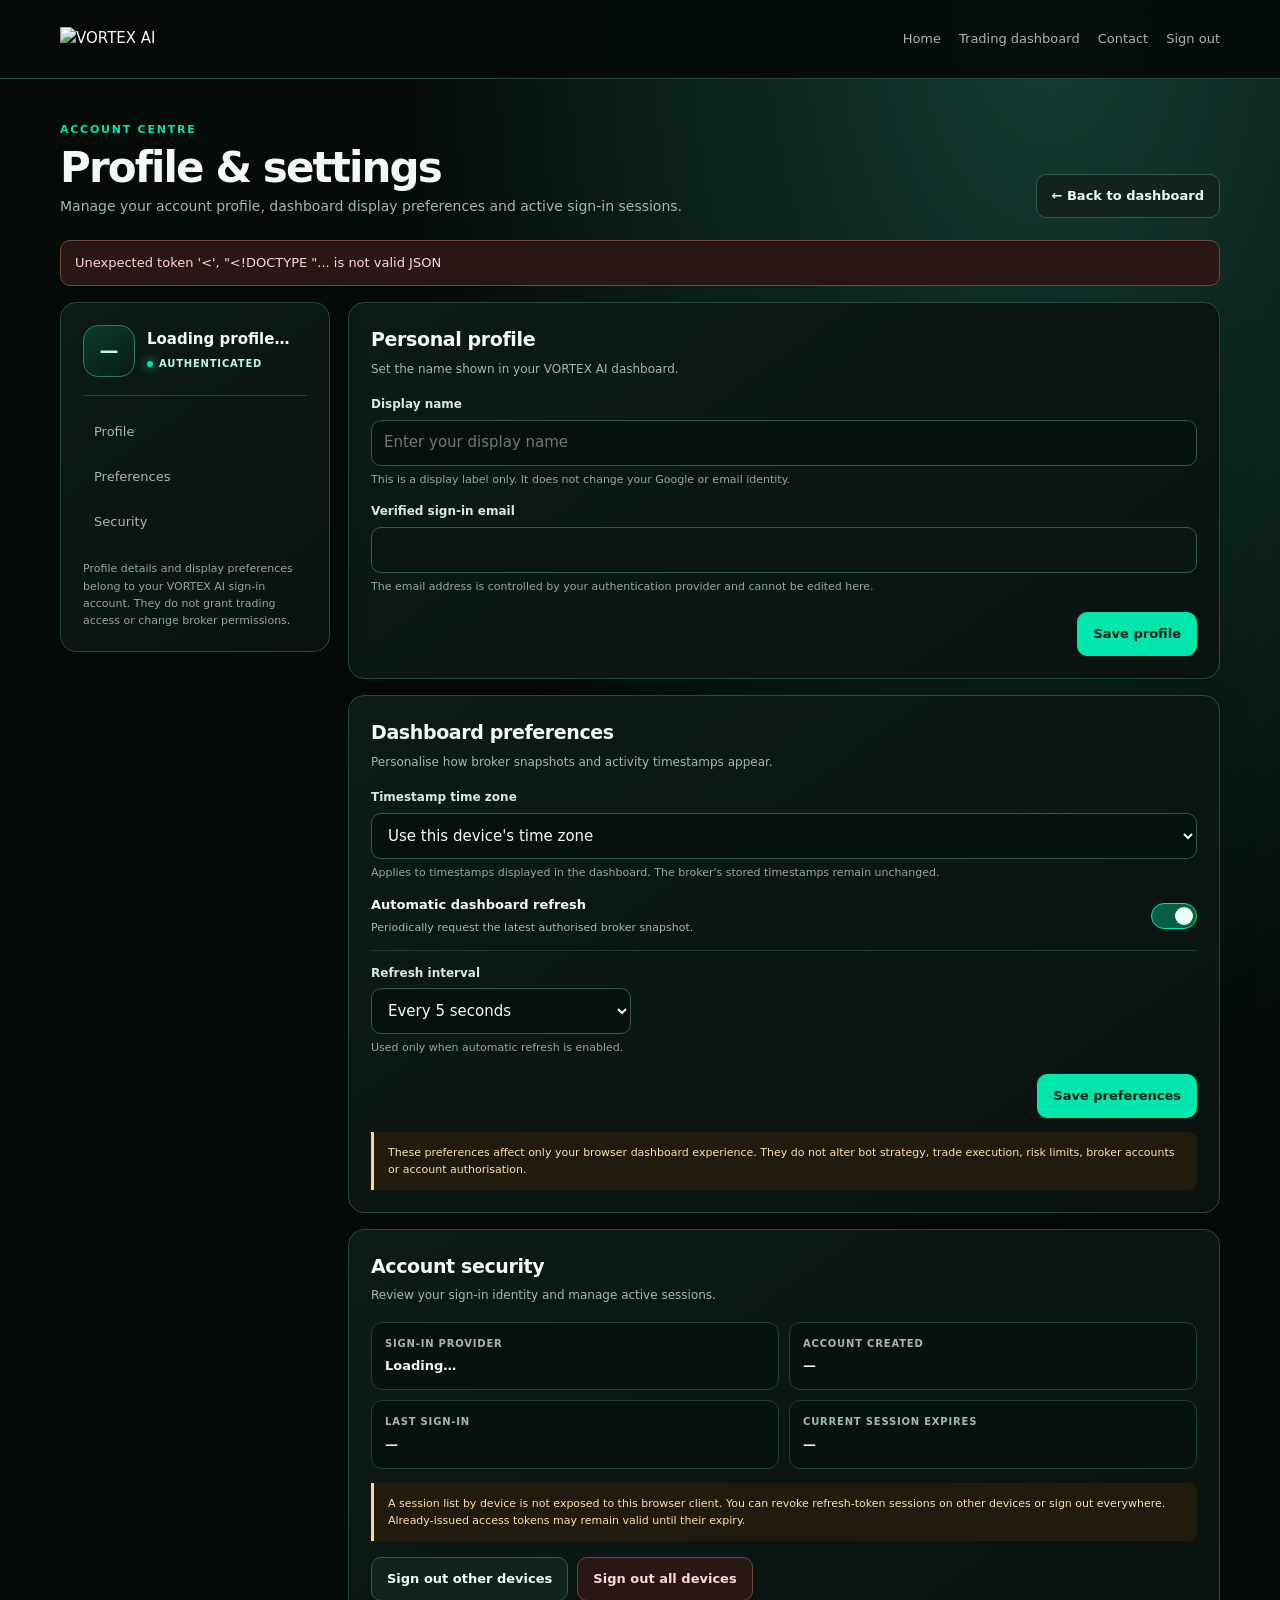
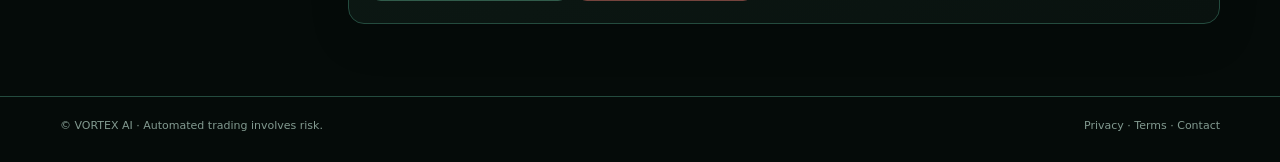
==== website/account.html @ 7a5b8622 "fix(website): complete remaining validation fixes - Add favicon.ico fallback to account.html (missed" ====
<!doctype html>
<html lang="en">
<head>
<meta charset="utf-8">
<meta name="viewport" content="width=device-width,initial-scale=1">
<meta name="theme-color" content="#050b09">
<meta name="description" content="Manage your VORTEX AI profile, dashboard preferences and account security.">
<title>Profile & Settings | VORTEX AI</title>
<link rel="icon" type="image/svg+xml" href="/favicon.svg?v=20261102-1"><link rel="shortcut icon" href="/favicon.ico?v=20261031-1">
<style>
:root{color-scheme:dark;--bg:#050b09;--panel:#0b1512;--panel2:#0e1c17;--line:#244b3e;--line2:#315c4b;--text:#f2faf7;--muted:#a1b9b0;--teal:#00e6ad;--mint:#baf8df;--amber:#ffd58a;--danger:#ffaaa0}
*{box-sizing:border-box}
html{scroll-behavior:smooth;scroll-padding-top:100px}
body{margin:0;background:radial-gradient(ellipse at 82% 0,#123d32,transparent 44%),var(--bg);color:var(--text);font:15px/1.55 Inter,ui-sans-serif,system-ui,-apple-system,BlinkMacSystemFont,"Segoe UI",sans-serif}
a{color:inherit;text-decoration:none}
button,input,select{font:inherit}
button,a,input,select{-webkit-tap-highlight-color:transparent}
.wrap{width:min(1160px,calc(100% - 40px));margin-inline:auto}
header{position:sticky;top:0;z-index:20;border-bottom:1px solid var(--line);background:#050b09ed;backdrop-filter:blur(14px)}
.header-row{min-height:78px;display:flex;align-items:center;justify-content:space-between;gap:18px;flex-wrap:wrap}
.logo{display:block;width:112px;max-width:30vw;height:auto;object-fit:contain}
.nav{display:flex;align-items:center;gap:18px;flex-wrap:wrap}
.nav a{font-size:13px;color:var(--muted)}
.nav a:hover,.nav a[aria-current=page]{color:var(--teal)}
.btn{display:inline-flex;align-items:center;justify-content:center;min-height:44px;padding:10px 15px;border:1px solid var(--line2);border-radius:10px;background:#12221d;color:var(--text);font-size:13px;font-weight:750;cursor:pointer;transition:border-color .18s,transform .18s}
.btn:hover{border-color:var(--teal);transform:translateY(-1px)}
.btn-primary{background:var(--teal);border-color:var(--teal);color:#052219}
.btn-danger{border-color:#75443d;background:#281714;color:#ffd8d2}
button:disabled{opacity:.55;cursor:not-allowed;transform:none}
main{padding:42px 0 72px}
.page-head{display:flex;align-items:flex-end;justify-content:space-between;gap:18px;flex-wrap:wrap;margin-bottom:22px}
.kicker{color:var(--teal);font-size:11px;font-weight:850;letter-spacing:.16em;text-transform:uppercase}
h1{margin:7px 0 5px;font-size:clamp(30px,4vw,42px);line-height:1.1;letter-spacing:-.045em}
h2{margin:0;font-size:19px;letter-spacing:-.02em}
h3{margin:0;font-size:15px}
.lead{max-width:700px;margin:0;color:var(--muted);font-size:14px}
.layout{display:grid;grid-template-columns:270px minmax(0,1fr);align-items:start;gap:18px}
.card{min-width:0;border:1px solid var(--line);border-radius:16px;background:linear-gradient(145deg,#0d1a15,#09120f);padding:22px;box-shadow:0 16px 40px #0002}
.sidebar{position:sticky;top:98px}
.identity{display:flex;align-items:center;gap:12px;padding-bottom:18px;border-bottom:1px solid #203e33}
.avatar{display:grid;place-items:center;width:52px;height:52px;flex:0 0 52px;border:1px solid #238064;border-radius:15px;background:linear-gradient(145deg,#0d3c2c,#071b14);color:var(--mint);font-size:19px;font-weight:850}
.identity-name{font-weight:800;overflow-wrap:anywhere}
.identity-email{max-width:160px;color:var(--muted);font-size:11px;overflow-wrap:anywhere}
.account-state{display:inline-flex;align-items:center;gap:6px;margin-top:5px;color:var(--mint);font-size:10px;font-weight:800;letter-spacing:.08em;text-transform:uppercase}
.account-state:before{content:"";width:6px;height:6px;border-radius:50%;background:var(--teal);box-shadow:0 0 10px #00e6ad}
.side-links{display:grid;gap:5px;padding-top:16px}
.side-links a{padding:10px 11px;border-radius:9px;color:var(--muted);font-size:13px}
.side-links a:hover{background:#10231a;color:var(--text)}
.side-note{margin:18px 0 0;color:#8fa99d;font-size:11px;line-height:1.55}
.content{display:grid;gap:16px;min-width:0}
.section-head{display:flex;align-items:flex-start;justify-content:space-between;gap:12px;margin-bottom:17px}
.section-subtitle{margin:5px 0 0;color:var(--muted);font-size:12px}
.field-grid{display:grid;grid-template-columns:repeat(2,minmax(0,1fr));gap:14px}
.field{display:grid;gap:6px;min-width:0}
.field.full{grid-column:1/-1}
label{color:#d8e8e0;font-size:12px;font-weight:750}
input[type=text],input[type=email],select{width:100%;min-width:0;min-height:46px;padding:10px 12px;border:1px solid #35564b;border-radius:10px;background:#06100d;color:var(--text);outline:none}
input:focus,select:focus{border-color:var(--teal);box-shadow:0 0 0 3px #00e6ad1c}
input[readonly]{color:#9bb0a7;background:#0a1511}
.help{color:#91a99e;font-size:11px;line-height:1.5}
.form-actions{display:flex;justify-content:flex-end;gap:10px;margin-top:17px}
.preference-row{display:flex;align-items:center;justify-content:space-between;gap:16px;padding:14px 0;border-bottom:1px solid #1e3b30}
.preference-row:last-of-type{border-bottom:0}
.preference-copy{min-width:0}
.preference-copy strong{display:block;font-size:13px}
.preference-copy span{display:block;margin-top:3px;color:var(--muted);font-size:11px}
.switch{position:relative;display:inline-flex;align-items:center;flex:0 0 auto}
.switch input{position:absolute;width:1px;height:1px;opacity:0}
.switch-ui{width:46px;height:26px;border:1px solid #496156;border-radius:99px;background:#24342c;transition:background .18s,border-color .18s}
.switch-ui:after{content:"";display:block;width:18px;height:18px;margin:3px;border-radius:50%;background:#c4d2cb;transition:transform .18s,background .18s}
.switch input:checked+.switch-ui{border-color:var(--teal);background:#075d45}
.switch input:checked+.switch-ui:after{transform:translateX(20px);background:#eafff5}
.switch input:focus-visible+.switch-ui{outline:3px solid #9dffda;outline-offset:3px}
.security-list{display:grid;grid-template-columns:repeat(2,minmax(0,1fr));gap:10px}
.security-item{min-width:0;padding:13px;border:1px solid #203e33;border-radius:11px;background:#07120e}
.security-item span{display:block;color:var(--muted);font-size:10px;font-weight:750;letter-spacing:.08em;text-transform:uppercase}
.security-item strong{display:block;margin-top:5px;font-size:13px;overflow-wrap:anywhere}
.session-actions{display:flex;gap:9px;flex-wrap:wrap;margin-top:16px}
.notice{display:none;margin:0 0 16px;padding:12px 14px;border:1px solid #755c30;border-radius:10px;background:#251c0e;color:#ffe2b1;font-size:13px}
.notice.show{display:block}
.notice.ok{border-color:#236c53;background:#0b241b;color:#b8f6d9}
.notice.error{border-color:#75443d;background:#281714;color:#ffd8d2}
.warning{margin-top:14px;padding:12px 14px;border-left:3px solid var(--amber);border-radius:0 9px 9px 0;background:#211b0e;color:#ffdfaa;font-size:11px;line-height:1.55}
footer{border-top:1px solid var(--line);padding:20px 0 28px;color:#829a90;font-size:11px}
footer .wrap{display:flex;justify-content:space-between;gap:14px;flex-wrap:wrap}
:focus-visible{outline:3px solid #9dffda;outline-offset:3px}
@media(max-width:820px){.layout{grid-template-columns:1fr}.sidebar{position:static}.identity-email{max-width:100%}.side-links{grid-template-columns:repeat(3,minmax(0,1fr))}.side-links a{text-align:center}.side-note{display:none}}
@media(max-width:580px){.wrap{width:calc(100% - 26px)}main{padding:28px 0 48px}.header-row{padding:10px 0}.nav{width:100%;justify-content:space-between;gap:8px}.nav a{font-size:12px}.field-grid,.security-list{grid-template-columns:1fr}.field.full{grid-column:auto}.card{padding:16px}.side-links{grid-template-columns:1fr 1fr}.form-actions{justify-content:stretch}.form-actions .btn{flex:1}.page-head>.btn{width:100%}}
@media(prefers-reduced-motion:reduce){*{scroll-behavior:auto!important;transition:none!important}}
</style>
<link rel="stylesheet" href="/assistant.css?v=1">
</head>
<body>
<header><div class="wrap header-row">
<a href="/" aria-label="VORTEX AI home"><img class="logo" src="/vortext-ai-logo.webp?v=20261101-4" alt="VORTEX AI"></a>
<nav class="nav" aria-label="Account navigation">
<a href="/">Home</a><a href="/dashboard.html">Trading dashboard</a><a href="/contact.html">Contact</a><a href="/login.html" id="sign-out">Sign out</a>
</nav>
</div></header>
<main class="wrap">
<div class="page-head">
<div><div class="kicker">Account centre</div><h1>Profile & settings</h1><p class="lead">Manage your account profile, dashboard display preferences and active sign-in sessions.</p></div>
<a class="btn" href="/dashboard.html">← Back to dashboard</a>
</div>
<div id="flash" class="notice" role="status" aria-live="polite"></div>
<div class="layout">
<aside class="card sidebar">
<div class="identity">
<div class="avatar" id="avatar" aria-hidden="true">—</div>
<div><div class="identity-name" id="sidebar-name">Loading profile…</div><div class="identity-email" id="sidebar-email"></div><div class="account-state">Authenticated</div></div>
</div>
<nav class="side-links" aria-label="Account settings sections">
<a href="#profile">Profile</a><a href="#preferences">Preferences</a><a href="#security">Security</a>
</nav>
<p class="side-note">Profile details and display preferences belong to your VORTEX AI sign-in account. They do not grant trading access or change broker permissions.</p>
</aside>
<div class="content">
<section class="card" id="profile">
<div class="section-head"><div><h2>Personal profile</h2><p class="section-subtitle">Set the name shown in your VORTEX AI dashboard.</p></div></div>
<form id="profile-form">
<div class="field-grid">
<div class="field full"><label for="display-name">Display name</label><input id="display-name" name="display_name" type="text" maxlength="80" autocomplete="name" placeholder="Enter your display name" required><span class="help">This is a display label only. It does not change your Google or email identity.</span></div>
<div class="field full"><label for="account-email">Verified sign-in email</label><input id="account-email" type="email" readonly autocomplete="email"><span class="help">The email address is controlled by your authentication provider and cannot be edited here.</span></div>
</div>
<div class="form-actions"><button class="btn btn-primary" id="save-profile" type="submit">Save profile</button></div>
</form>
</section>
<section class="card" id="preferences">
<div class="section-head"><div><h2>Dashboard preferences</h2><p class="section-subtitle">Personalise how broker snapshots and activity timestamps appear.</p></div></div>
<form id="preferences-form">
<div class="field full"><label for="timezone">Timestamp time zone</label>
<select id="timezone" name="timezone">
<option value="browser">Use this device's time zone</option>
<option value="UTC">UTC</option>
<option value="Asia/Kolkata">India Standard Time (IST)</option>
<option value="Europe/London">London</option>
<option value="America/New_York">New York</option>
<option value="Asia/Singapore">Singapore</option>
</select>
<span class="help">Applies to timestamps displayed in the dashboard. The broker's stored timestamps remain unchanged.</span>
</div>
<div class="preference-row">
<div class="preference-copy"><strong>Automatic dashboard refresh</strong><span>Periodically request the latest authorised broker snapshot.</span></div>
<label class="switch" aria-label="Automatic dashboard refresh"><input id="auto-refresh" type="checkbox" checked><span class="switch-ui"></span></label>
</div>
<div class="field" style="margin-top:13px;max-width:260px"><label for="refresh-seconds">Refresh interval</label><select id="refresh-seconds"><option value="5">Every 5 seconds</option><option value="10">Every 10 seconds</option><option value="15">Every 15 seconds</option><option value="30">Every 30 seconds</option></select><span class="help">Used only when automatic refresh is enabled.</span></div>
<div class="form-actions"><button class="btn btn-primary" id="save-preferences" type="submit">Save preferences</button></div>
</form>
<div class="warning">These preferences affect only your browser dashboard experience. They do not alter bot strategy, trade execution, risk limits, broker accounts or account authorisation.</div>
</section>
<section class="card" id="security">
<div class="section-head"><div><h2>Account security</h2><p class="section-subtitle">Review your sign-in identity and manage active sessions.</p></div></div>
<div class="security-list">
<div class="security-item"><span>Sign-in provider</span><strong id="provider">Loading…</strong></div>
<div class="security-item"><span>Account created</span><strong id="created-at">—</strong></div>
<div class="security-item"><span>Last sign-in</span><strong id="last-sign-in">—</strong></div>
<div class="security-item"><span>Current session expires</span><strong id="session-expiry">—</strong></div>
</div>
<div class="warning">A session list by device is not exposed to this browser client. You can revoke refresh-token sessions on other devices or sign out everywhere. Already-issued access tokens may remain valid until their expiry.</div>
<div class="session-actions">
<button class="btn" id="sign-out-others" type="button">Sign out other devices</button>
<button class="btn btn-danger" id="sign-out-all" type="button">Sign out all devices</button>
</div>
</section>
</div>
</div>
</main>
<footer><div class="wrap"><span>© VORTEX AI · Automated trading involves risk.</span><span><a href="/privacy.html">Privacy</a> · <a href="/terms.html">Terms</a> · <a href="/contact.html">Contact</a></span></div></footer>
<script src="https://cdn.jsdelivr.net/npm/@supabase/supabase-js@2.118.0"></script>
<script>
(function(){
  const $ = id => document.getElementById(id);
  const flash = $('flash');
  let client = null;
  let currentUser = null;
  const allowedZones = ['browser','UTC','Asia/Kolkata','Europe/London','America/New_York','Asia/Singapore'];
  const allowedIntervals = [5,10,15,30];

  function show(message, type) {
    flash.textContent = message;
    flash.className = 'notice show' + (type ? ' ' + type : '');
  }
  function plainObject(value) {
    return value && typeof value === 'object' && !Array.isArray(value) ? value : {};
  }
  function safeDate(value) {
    if (!value) return 'Not available';
    const date = new Date(value);
    return Number.isFinite(date.getTime()) ? date.toLocaleString() : 'Not available';
  }
  function initials(value) {
    const words = String(value || '').trim().split(/\s+/).filter(Boolean);
    return (words.length ? words.slice(0,2).map(word => word[0]).join('') : 'V').toUpperCase();
  }
  function render(user, session) {
    const metadata = plainObject(user.user_metadata);
    const profile = plainObject(metadata.vortex_profile);
    const displayName = String(profile.display_name || metadata.full_name || metadata.name || '').trim();
    const label = displayName || 'VORTEX AI member';
    $('sidebar-name').textContent = label;
    $('sidebar-email').textContent = user.email || '';
    $('avatar').textContent = initials(displayName || user.email || 'V');
    $('display-name').value = displayName;
    $('account-email').value = user.email || '';
    const identities = Array.isArray(user.identities) ? user.identities : [];
    const providers = [...new Set(identities.map(item => item.provider).filter(Boolean))];
    if (!providers.length && user.app_metadata && user.app_metadata.provider) providers.push(user.app_metadata.provider);
    $('provider').textContent = providers.length ? providers.map(p => p === 'google' ? 'Google' : p === 'email' ? 'Email link' : p).join(' · ') : 'Managed sign-in';
    $('created-at').textContent = safeDate(user.created_at);
    $('last-sign-in').textContent = safeDate(user.last_sign_in_at);
    $('session-expiry').textContent = session && session.expires_at ? safeDate(Number(session.expires_at) * 1000) : 'Session managed by provider';
    const preferences = plainObject(metadata.vortex_preferences);
    $('timezone').value = allowedZones.includes(preferences.timezone) ? preferences.timezone : 'browser';
    $('auto-refresh').checked = preferences.auto_refresh !== false;
    const interval = Number(preferences.refresh_seconds);
    $('refresh-seconds').value = allowedIntervals.includes(interval) ? String(interval) : '5';
  }
  async function getVerifiedUser() {
    const result = await client.auth.getUser();
    if (result.error || !result.data || !result.data.user) throw new Error('Your sign-in session could not be verified. Please sign in again.');
    return result.data.user;
  }
  async function updateMetadata(patch) {
    const user = await getVerifiedUser();
    const current = plainObject(user.user_metadata);
    const updated = {...current, ...patch};
    const result = await client.auth.updateUser({data:updated});
    if (result.error) throw result.error;
    currentUser = result.data.user || user;
    const sessionResult = await client.auth.getSession();
    render(currentUser, sessionResult.data && sessionResult.data.session);
  }
  $('profile-form').addEventListener('submit', async event => {
    event.preventDefault();
    const name = $('display-name').value.trim();
    if (!name || name.length > 80) return show('Enter a display name between 1 and 80 characters.', 'error');
    const button = $('save-profile');
    button.disabled = true;
    try {
      await updateMetadata({vortex_profile:{...plainObject(currentUser && currentUser.user_metadata && currentUser.user_metadata.vortex_profile),display_name:name}});
      show('Profile saved to your VORTEX AI account.', 'ok');
    } catch (error) {
      show(error.message || 'The profile could not be saved. Please try again.', 'error');
    } finally { button.disabled = false; }
  });
  $('preferences-form').addEventListener('submit', async event => {
    event.preventDefault();
    const timezone = $('timezone').value;
    const refreshSeconds = Number($('refresh-seconds').value);
    if (!allowedZones.includes(timezone) || !allowedIntervals.includes(refreshSeconds)) return show('Choose a valid time zone and refresh interval.', 'error');
    const button = $('save-preferences');
    button.disabled = true;
    try {
      await updateMetadata({vortex_preferences:{...plainObject(currentUser && currentUser.user_metadata && currentUser.user_metadata.vortex_preferences),timezone,auto_refresh:$('auto-refresh').checked,refresh_seconds:refreshSeconds}});
      show('Dashboard preferences saved. They will apply the next time you open the trading dashboard.', 'ok');
    } catch (error) {
      show(error.message || 'Preferences could not be saved. Please try again.', 'error');
    } finally { button.disabled = false; }
  });
  $('sign-out').addEventListener('click', async event => {
    event.preventDefault();
    if (!client) return;
    const result = await client.auth.signOut({scope:'local'});
    if (result.error) return show(result.error.message || 'Could not sign out.', 'error');
    window.location.replace('/login.html');
  });
  $('sign-out-others').addEventListener('click', async () => {
    if (!client || !window.confirm('Sign out all other active VORTEX AI sessions? This browser session will remain signed in.')) return;
    const button = $('sign-out-others'); button.disabled = true;
    try {
      const result = await client.auth.signOut({scope:'others'});
      if (result.error) throw result.error;
      show('Other refresh-token sessions have been revoked. This session remains active.', 'ok');
    } catch (error) { show(error.message || 'Other sessions could not be revoked.', 'error'); }
    finally { button.disabled = false; }
  });
  $('sign-out-all').addEventListener('click', async () => {
    if (!client || !window.confirm('Sign out this account from every device? You will be returned to the sign-in page.')) return;
    const button = $('sign-out-all'); button.disabled = true;
    try {
      const result = await client.auth.signOut({scope:'global'});
      if (result.error) throw result.error;
      window.location.replace('/login.html');
    } catch (error) { show(error.message || 'All sessions could not be revoked.', 'error'); button.disabled = false; }
  });

  async function init() {
    try {
      const configResponse = await fetch('/api/auth-config',{cache:'no-store'});
      const config = await configResponse.json();
      if (!configResponse.ok || !config.configured) throw new Error('Account authentication is not configured.');
      if (!window.supabase || !window.supabase.createClient) throw new Error('The authentication library did not load.');
      client = window.supabase.createClient(config.supabaseUrl,config.publishableKey);
      const sessionResult = await client.auth.getSession();
      const session = sessionResult.data && sessionResult.data.session;
      if (!session) return window.location.replace('/login.html?next=account.html');
      currentUser = await getVerifiedUser();
      render(currentUser,session);
    } catch (error) {
      show(error.message || 'The account page could not be loaded.', 'error');
    }
  }
  init();
})();
</script>
<script src="/assistant.js?v=1" defer></script>
</body>
</html>
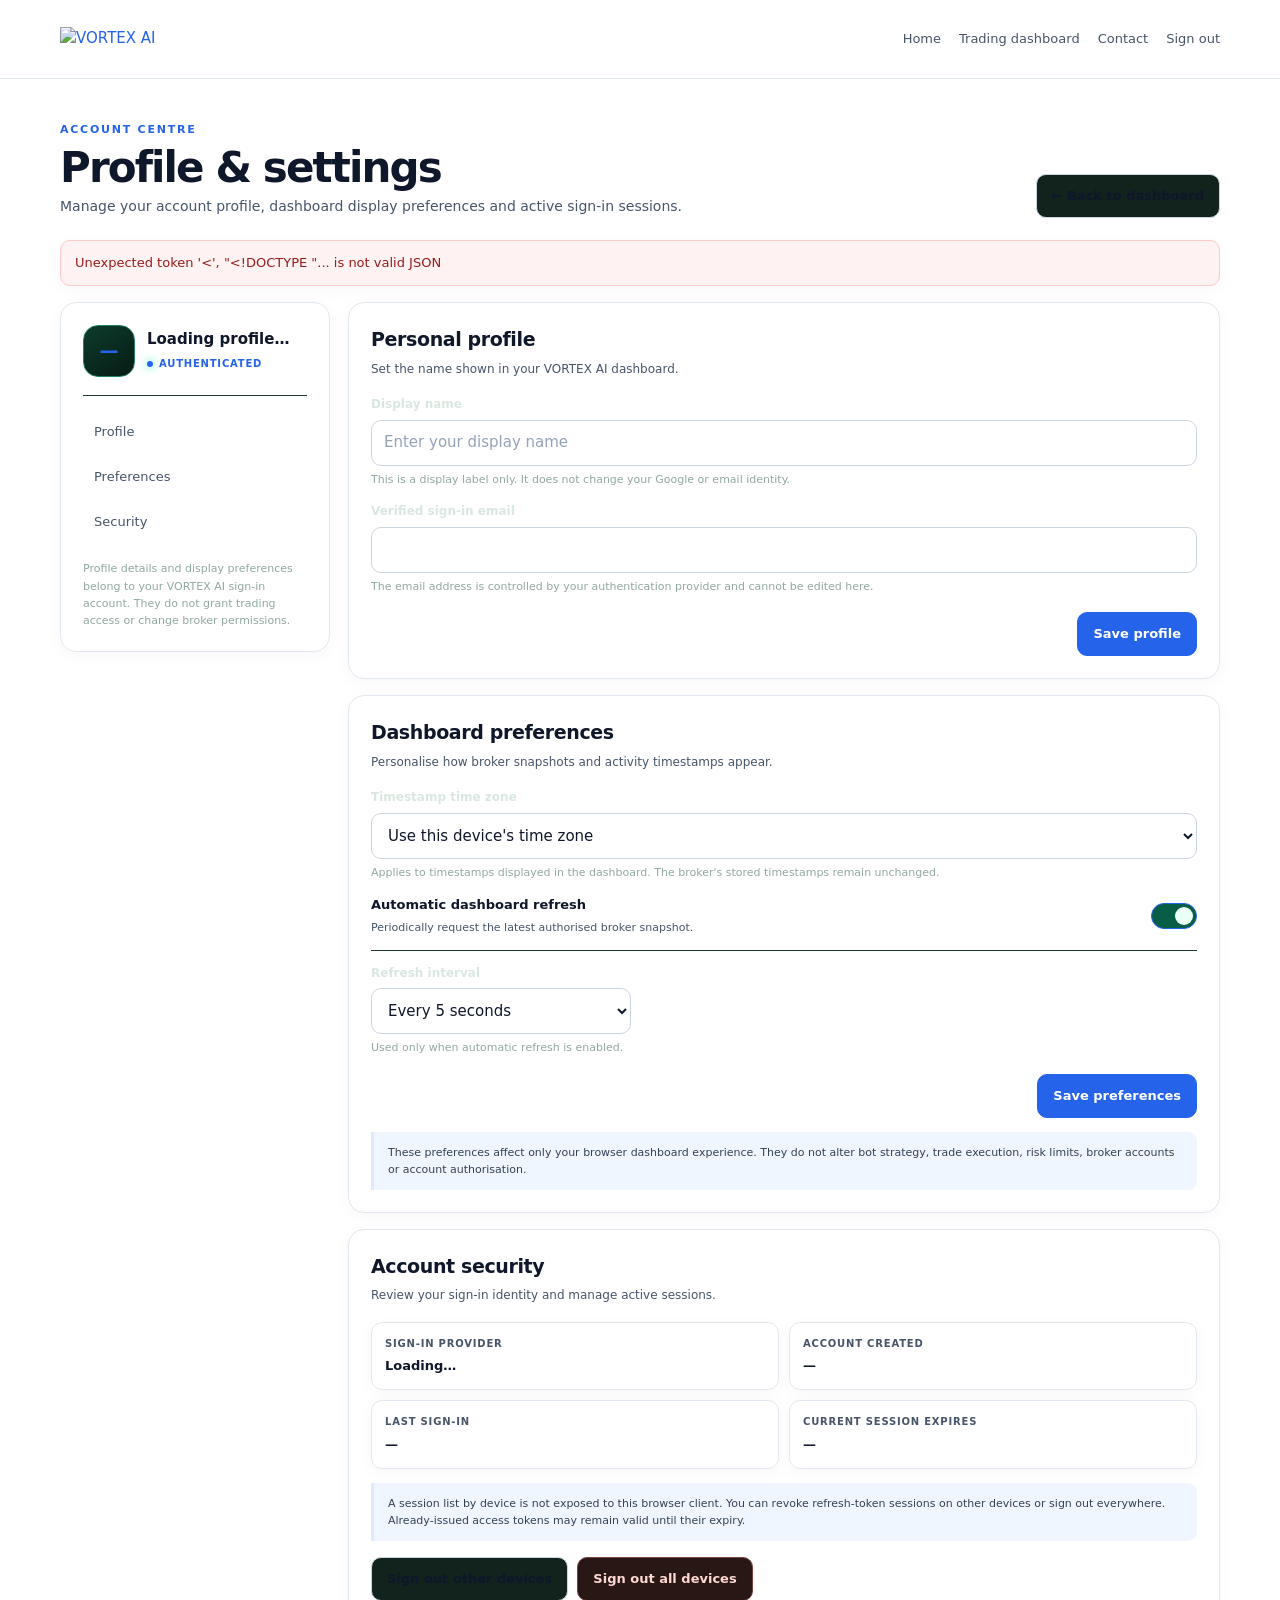
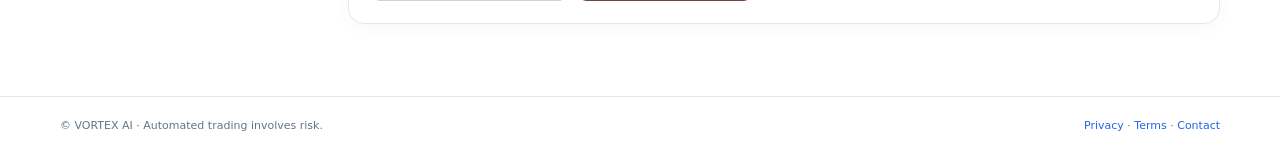
==== commit eff5f702: "Apply institutional visual system to authenticated pages" ====
--- a/website/account.html
+++ b/website/account.html
@@ -6,7 +6,7 @@
 <meta name="theme-color" content="#050b09">
 <meta name="description" content="Manage your VORTEX AI profile, dashboard preferences and account security.">
 <title>Profile & Settings | VORTEX AI</title>
-<link rel="icon" type="image/svg+xml" href="/favicon.svg?v=20261102-1"><link rel="shortcut icon" href="/favicon.ico?v=20261031-1">
+<link rel="icon" type="image/svg+xml" href="/favicon.svg?v=20261112-2"><link rel="shortcut icon" href="/favicon.ico?v=20261112-2">
 <style>
 :root{color-scheme:dark;--bg:#050b09;--panel:#0b1512;--panel2:#0e1c17;--line:#244b3e;--line2:#315c4b;--text:#f2faf7;--muted:#a1b9b0;--teal:#00e6ad;--mint:#baf8df;--amber:#ffd58a;--danger:#ffaaa0}
 *{box-sizing:border-box}
@@ -87,12 +87,23 @@
 @media(max-width:820px){.layout{grid-template-columns:1fr}.sidebar{position:static}.identity-email{max-width:100%}.side-links{grid-template-columns:repeat(3,minmax(0,1fr))}.side-links a{text-align:center}.side-note{display:none}}
 @media(max-width:580px){.wrap{width:calc(100% - 26px)}main{padding:28px 0 48px}.header-row{padding:10px 0}.nav{width:100%;justify-content:space-between;gap:8px}.nav a{font-size:12px}.field-grid,.security-list{grid-template-columns:1fr}.field.full{grid-column:auto}.card{padding:16px}.side-links{grid-template-columns:1fr 1fr}.form-actions{justify-content:stretch}.form-actions .btn{flex:1}.page-head>.btn{width:100%}}
 @media(prefers-reduced-motion:reduce){*{scroll-behavior:auto!important;transition:none!important}}
+
+/* VORTEX AI institutional visual system — shared across authenticated and public pages */
+:root{color-scheme:light;--bg:#ffffff;--panel:#ffffff;--panel2:#f8fafc;--line:#e2e8f0;--line2:#cbd5e1;--text:#0f172a;--muted:#475569;--teal:#2563eb;--cyan:#2563eb;--mint:#2563eb;--amber:#92400e}
+html{background:#fff;color-scheme:light}body{background:#fff!important;color:#0f172a!important;font-family:Inter,ui-sans-serif,system-ui,-apple-system,BlinkMacSystemFont,"Segoe UI",sans-serif!important}a{color:#2563eb}header{background:#ffffffed!important;border-bottom:1px solid #e2e8f0!important;backdrop-filter:blur(14px)}footer{background:#fff!important;border-color:#e2e8f0!important;color:#64748b!important}h1,h2,h3,h4,.title,.heading,.card-title{color:#0f172a!important}p,li,.muted,.subtitle,.description{color:#475569}
+.panel,.card,.section,.metric,.metric-card,.table-wrap,.welcome-note,.welcome-mark,.security-item,.sidebar,.side-card,.settings-card,.provider,.notice{box-shadow:0 4px 18px #0f172a08!important}
+.panel,.card,.section,.metric-card,.table-wrap,.security-item,.sidebar,.side-card,.settings-card{background:#fff!important;border-color:#e2e8f0!important;color:#0f172a!important}
+button,.btn,.submit,.provider,.back-to-top{box-shadow:none!important}button.primary,.btn-primary,.submit,.primary,.action-primary{background:#2563eb!important;border-color:#2563eb!important;color:#fff!important}button.secondary,.btn-secondary,.btn-quiet,.provider,.back,.nav-link{border-color:#cbd5e1!important;color:#0f172a!important}input,select,textarea{background:#fff!important;color:#0f172a!important;border-color:#cbd5e1!important}input::placeholder,textarea::placeholder{color:#94a3b8!important}
+.notice{background:#eff6ff!important;border-color:#dbeafe!important;color:#334155!important}.notice.show{color:#334155!important}.notice.ok{background:#ecfdf5!important;border-color:#a7f3d0!important;color:#065f46!important}.notice.error{background:#fef2f2!important;border-color:#fecaca!important;color:#991b1b!important}.warning,.status,.release-note{background:#eff6ff!important;border-color:#dbeafe!important;color:#334155!important}
+.kicker,.eyebrow,.welcome-kicker,.step-number{color:#2563eb!important}.welcome-note{background:#f8fafc!important;border-color:#e2e8f0!important}.welcome-mark{background:#eff6ff!important;border-color:#dbeafe!important;color:#2563eb!important}.welcome-title{color:#0f172a!important}.welcome-detail{color:#64748b!important}
+.logo,.brand-logo{object-fit:contain}.header-row,.dashboard-nav{background:transparent!important}.nav-actions .nav-link,.nav a{color:#475569!important}.nav a:hover,.nav-actions a:hover{color:#2563eb!important}
+@media(prefers-reduced-motion:reduce){*{scroll-behavior:auto!important;transition:none!important}}
 </style>
 <link rel="stylesheet" href="/assistant.css?v=1">
 </head>
 <body>
 <header><div class="wrap header-row">
-<a href="/" aria-label="VORTEX AI home"><img class="logo" src="/vortext-ai-logo.webp?v=20261101-4" alt="VORTEX AI"></a>
+<a href="/" aria-label="VORTEX AI home"><img class="logo" src="/vortext-ai-logo.webp?v=20261112-2" alt="VORTEX AI"></a>
 <nav class="nav" aria-label="Account navigation">
 <a href="/">Home</a><a href="/dashboard.html">Trading dashboard</a><a href="/contact.html">Contact</a><a href="/login.html" id="sign-out">Sign out</a>
 </nav>
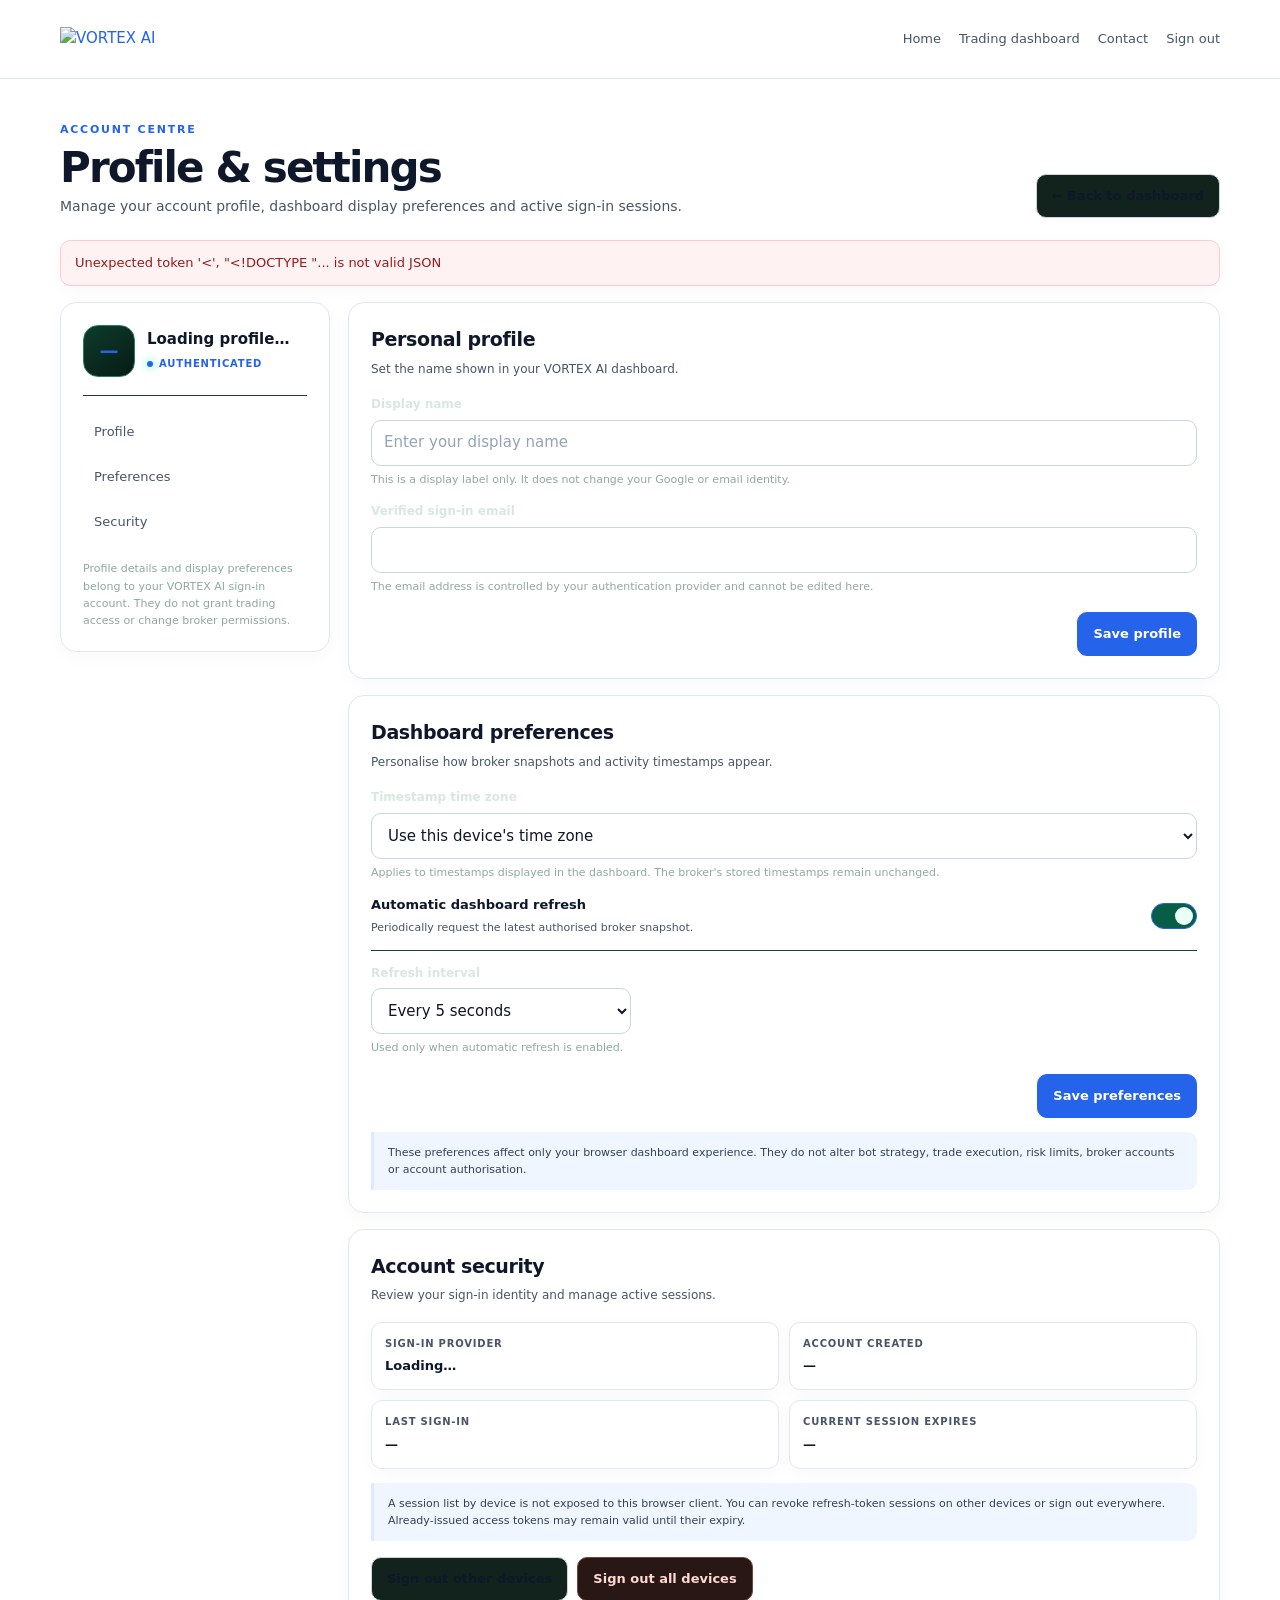
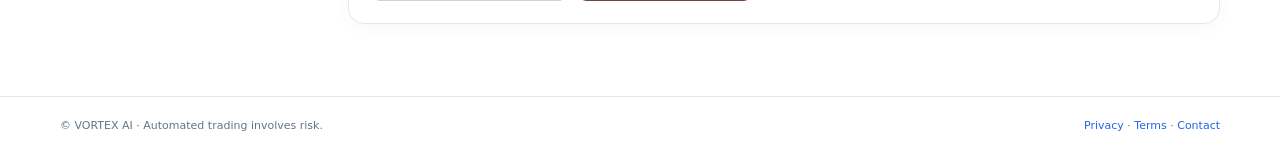
==== commit d2983349: "Use branded VORTEX AI favicon on account page" ====
--- a/website/account.html
+++ b/website/account.html
@@ -6,7 +6,7 @@
 <meta name="theme-color" content="#050b09">
 <meta name="description" content="Manage your VORTEX AI profile, dashboard preferences and account security.">
 <title>Profile & Settings | VORTEX AI</title>
-<link rel="icon" type="image/svg+xml" href="/favicon.svg?v=20261112-2"><link rel="shortcut icon" href="/favicon.ico?v=20261112-2">
+<link rel="icon" type="image/svg+xml" href="/favicon.svg?v=20261112-3"><link rel="shortcut icon" href="/favicon.ico?v=20261112-3">
 <style>
 :root{color-scheme:dark;--bg:#050b09;--panel:#0b1512;--panel2:#0e1c17;--line:#244b3e;--line2:#315c4b;--text:#f2faf7;--muted:#a1b9b0;--teal:#00e6ad;--mint:#baf8df;--amber:#ffd58a;--danger:#ffaaa0}
 *{box-sizing:border-box}
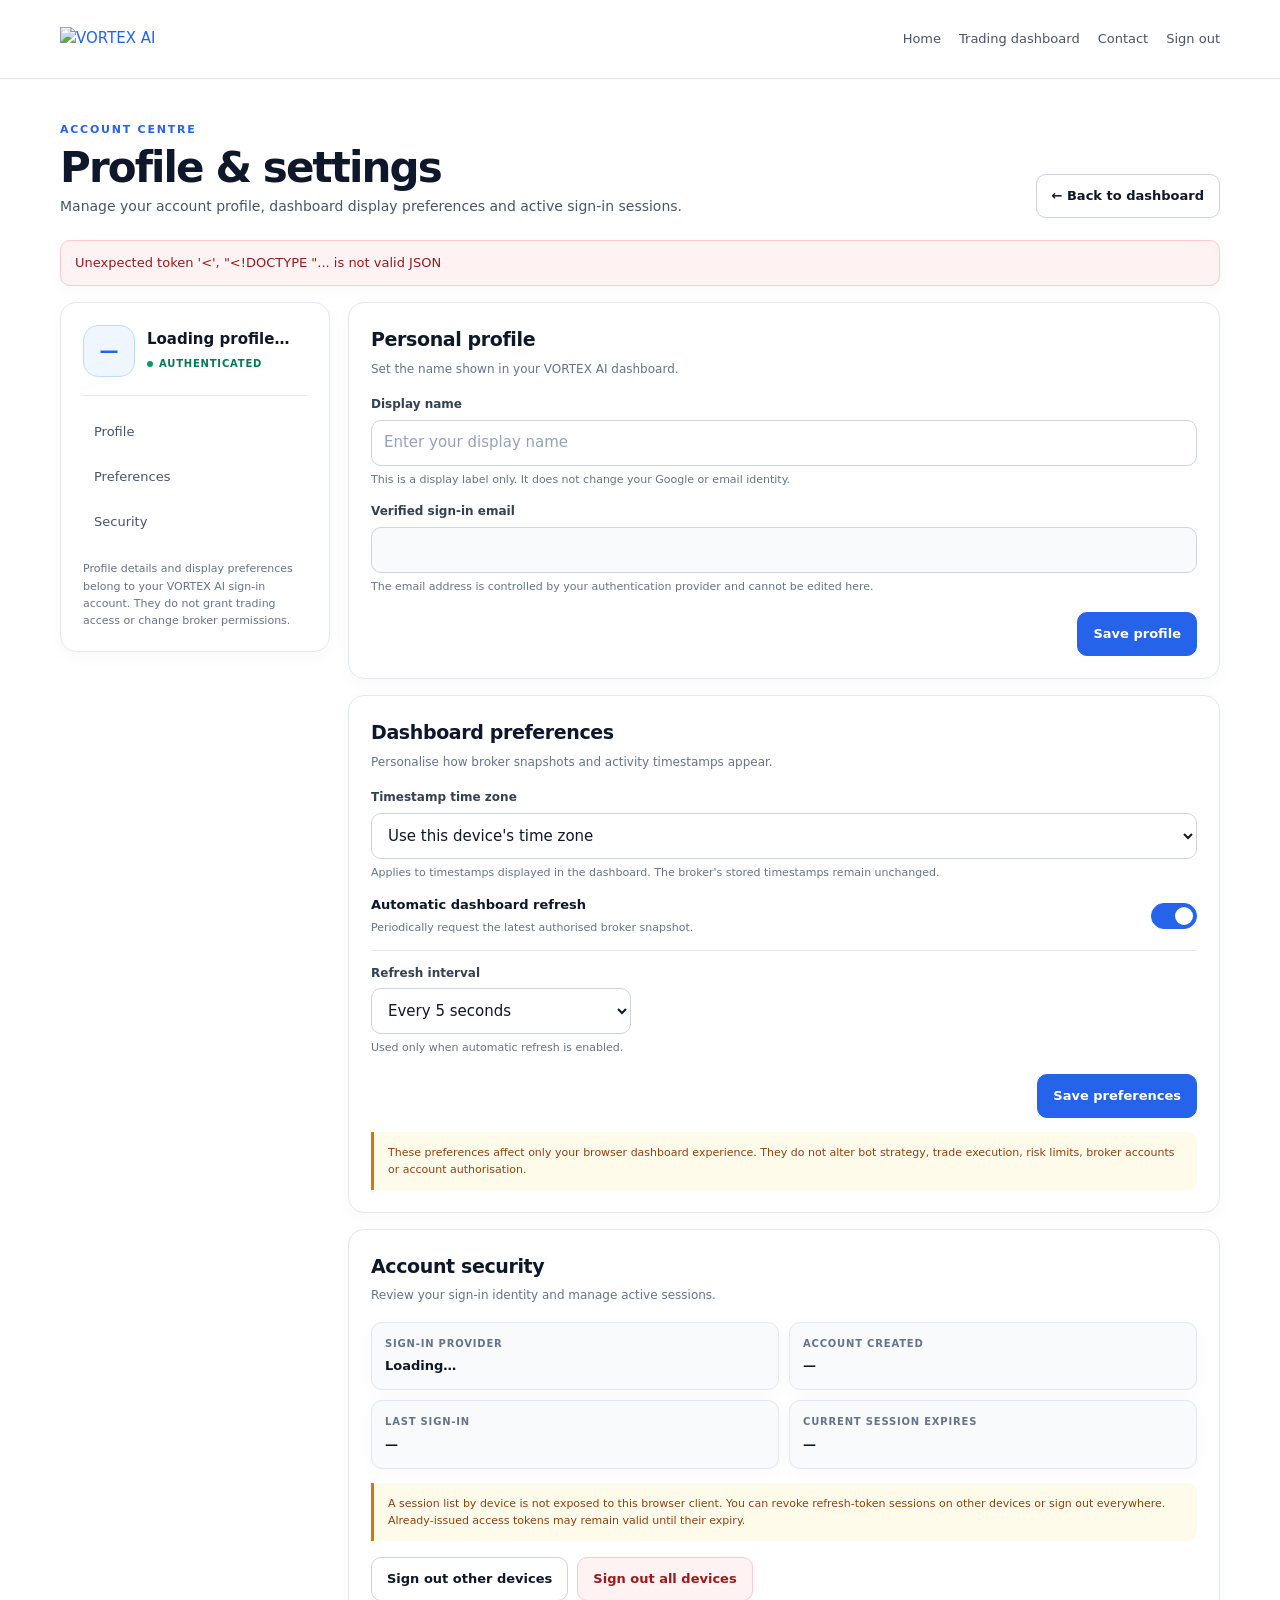
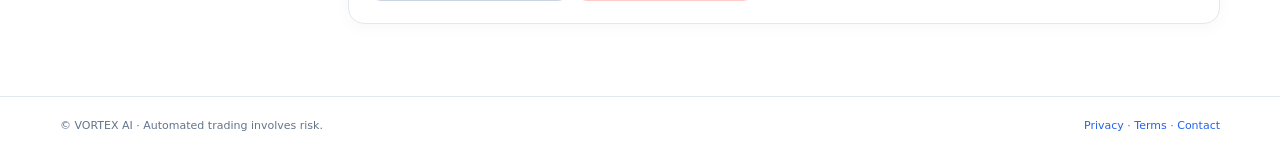
==== commit 90a0b4bf: "Fix contrast and component styling on authenticated pages" ====
--- a/website/account.html
+++ b/website/account.html
@@ -98,7 +98,7 @@
 .kicker,.eyebrow,.welcome-kicker,.step-number{color:#2563eb!important}.welcome-note{background:#f8fafc!important;border-color:#e2e8f0!important}.welcome-mark{background:#eff6ff!important;border-color:#dbeafe!important;color:#2563eb!important}.welcome-title{color:#0f172a!important}.welcome-detail{color:#64748b!important}
 .logo,.brand-logo{object-fit:contain}.header-row,.dashboard-nav{background:transparent!important}.nav-actions .nav-link,.nav a{color:#475569!important}.nav a:hover,.nav-actions a:hover{color:#2563eb!important}
 @media(prefers-reduced-motion:reduce){*{scroll-behavior:auto!important;transition:none!important}}
-</style>
+/* Account settings contrast repair */:root{color-scheme:light!important;--bg:#fff!important;--panel:#fff!important;--panel2:#f8fafc!important;--line:#e2e8f0!important;--line2:#cbd5e1!important;--text:#0f172a!important;--muted:#475569!important;--teal:#2563eb!important;--mint:#2563eb!important;--amber:#92400e!important}body{background:#fff!important;color:#0f172a!important}header,footer{background:#fff!important;border-color:#e2e8f0!important}.nav a{color:#475569!important}.nav a:hover,.nav a[aria-current=page]{color:#2563eb!important}.btn{background:#fff!important;border-color:#cbd5e1!important;color:#0f172a!important}.btn:hover{background:#f8fafc!important;border-color:#93c5fd!important;color:#1d4ed8!important}.btn-primary{background:#2563eb!important;border-color:#2563eb!important;color:#fff!important}.btn-primary:hover{background:#1d4ed8!important;color:#fff!important}.btn-danger{background:#fef2f2!important;border-color:#fecaca!important;color:#991b1b!important}.card,.sidebar,.security-item{background:#fff!important;border-color:#e2e8f0!important;color:#0f172a!important;box-shadow:0 4px 18px #0f172a08!important}.identity{border-color:#e2e8f0!important}.avatar{background:#eff6ff!important;border-color:#bfdbfe!important;color:#2563eb!important}.identity-name,h2,h3,.preference-copy strong,.security-item strong{color:#0f172a!important}.identity-email,.side-note,.section-subtitle,.preference-copy span,.help,.security-item span,footer{color:#64748b!important}.account-state{color:#047857!important}.account-state:before{background:#059669!important;box-shadow:none!important}.side-links a{color:#475569!important}.side-links a:hover{background:#eff6ff!important;color:#1d4ed8!important}label{color:#334155!important}input[type=text],input[type=email],select{background:#fff!important;color:#0f172a!important;border-color:#cbd5e1!important}input::placeholder{color:#94a3b8!important;opacity:1!important}input:focus,select:focus{border-color:#2563eb!important;box-shadow:0 0 0 3px #2563eb20!important}input[readonly]{background:#f8fafc!important;color:#64748b!important}.preference-row{border-color:#e2e8f0!important}.switch-ui{background:#e2e8f0!important;border-color:#cbd5e1!important}.switch-ui:after{background:#fff!important}.switch input:checked+.switch-ui{background:#2563eb!important;border-color:#2563eb!important}.switch input:checked+.switch-ui:after{background:#fff!important}.security-item{background:#f8fafc!important}.notice{background:#eff6ff!important;border-color:#bfdbfe!important;color:#334155!important}.notice.ok{background:#ecfdf5!important;border-color:#a7f3d0!important;color:#065f46!important}.notice.error{background:#fef2f2!important;border-color:#fecaca!important;color:#991b1b!important}.warning{background:#fffbeb!important;border-left-color:#d97706!important;color:#92400e!important}:focus-visible{outline-color:#93c5fd!important}</style>
 <link rel="stylesheet" href="/assistant.css?v=1">
 </head>
 <body>
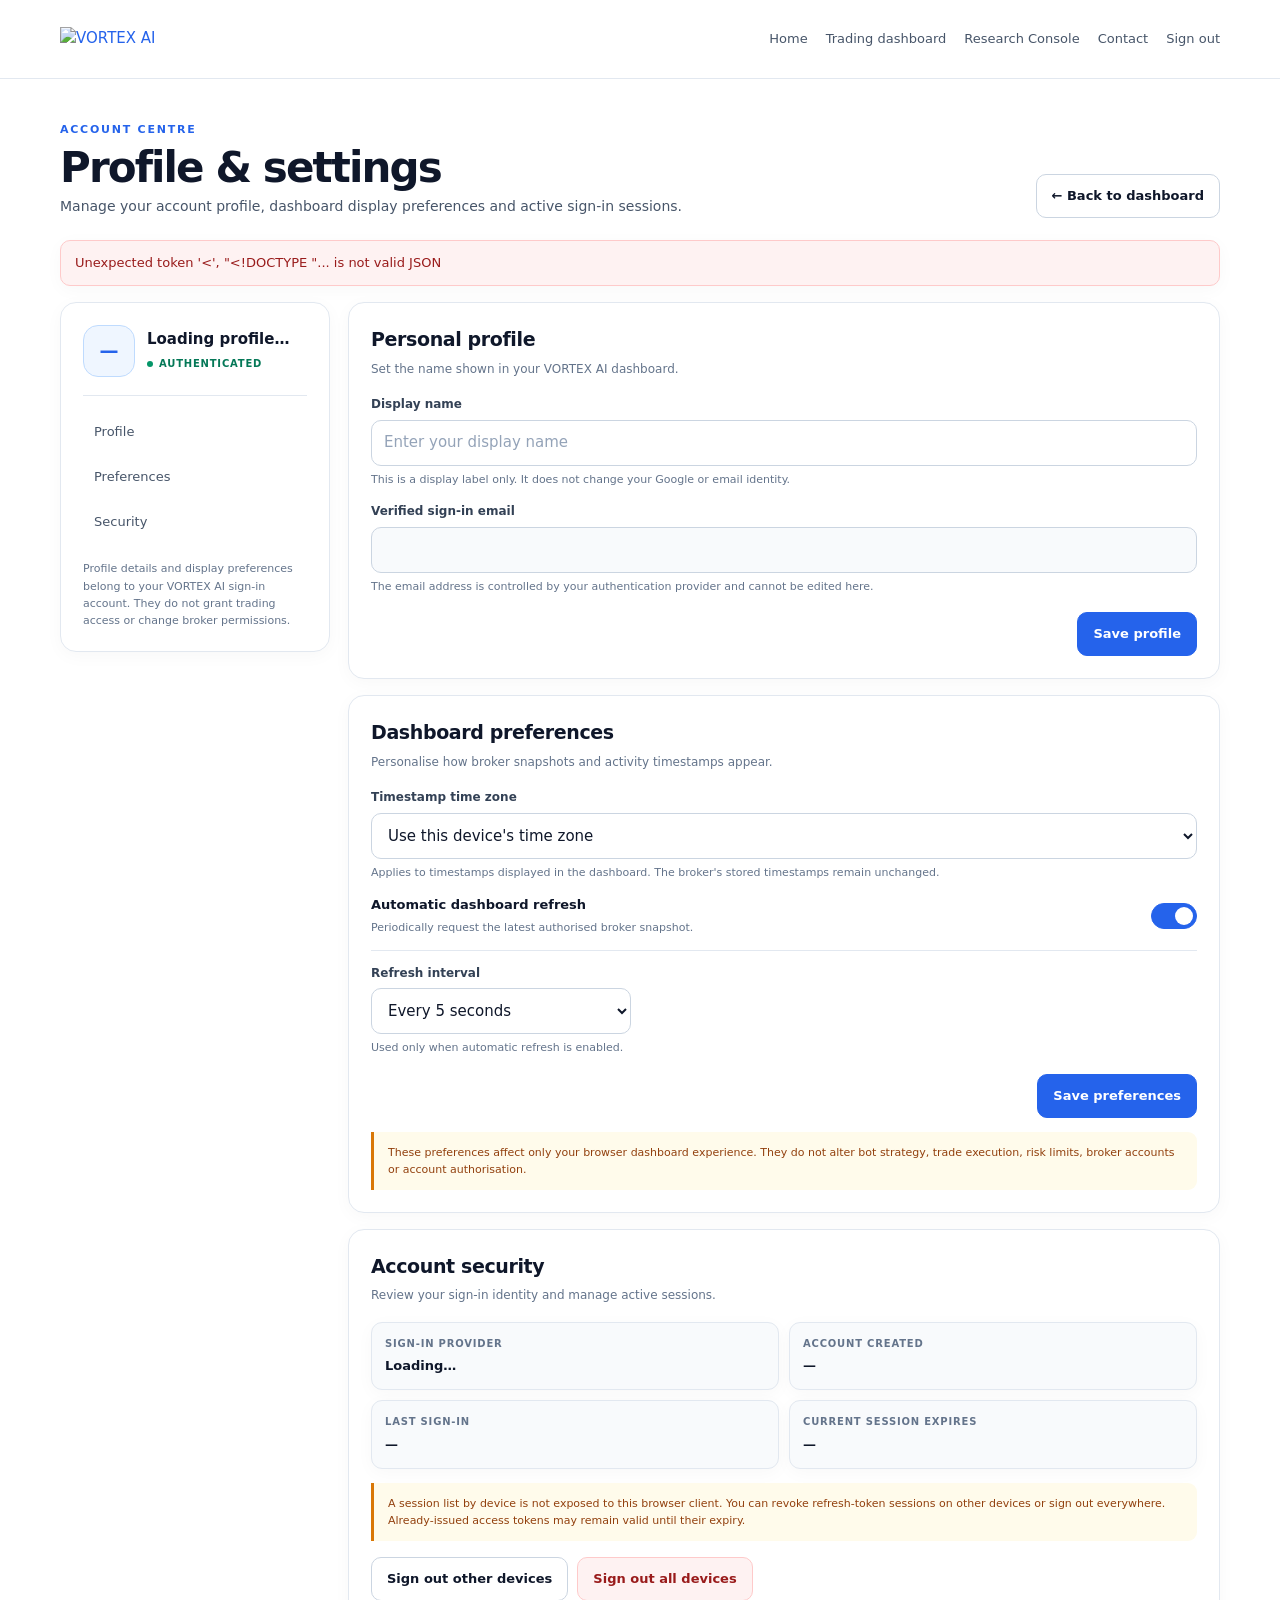
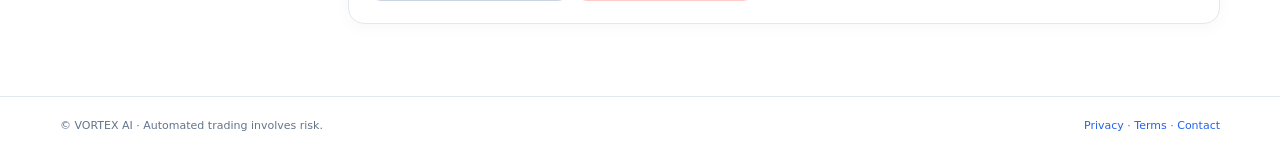
==== commit 27b0238c: "feat(research): integrate research & analytics dashboard and serverless API gateway - Add authentica" ====
--- a/website/account.html
+++ b/website/account.html
@@ -105,7 +105,7 @@
 <header><div class="wrap header-row">
 <a href="/" aria-label="VORTEX AI home"><img class="logo" src="/vortext-ai-logo.webp?v=20261112-2" alt="VORTEX AI"></a>
 <nav class="nav" aria-label="Account navigation">
-<a href="/">Home</a><a href="/dashboard.html">Trading dashboard</a><a href="/contact.html">Contact</a><a href="/login.html" id="sign-out">Sign out</a>
+<a href="/">Home</a><a href="/dashboard.html">Trading dashboard</a><a href="/research.html">Research Console</a><a href="/contact.html">Contact</a><a href="/login.html" id="sign-out">Sign out</a>
 </nav>
 </div></header>
 <main class="wrap">
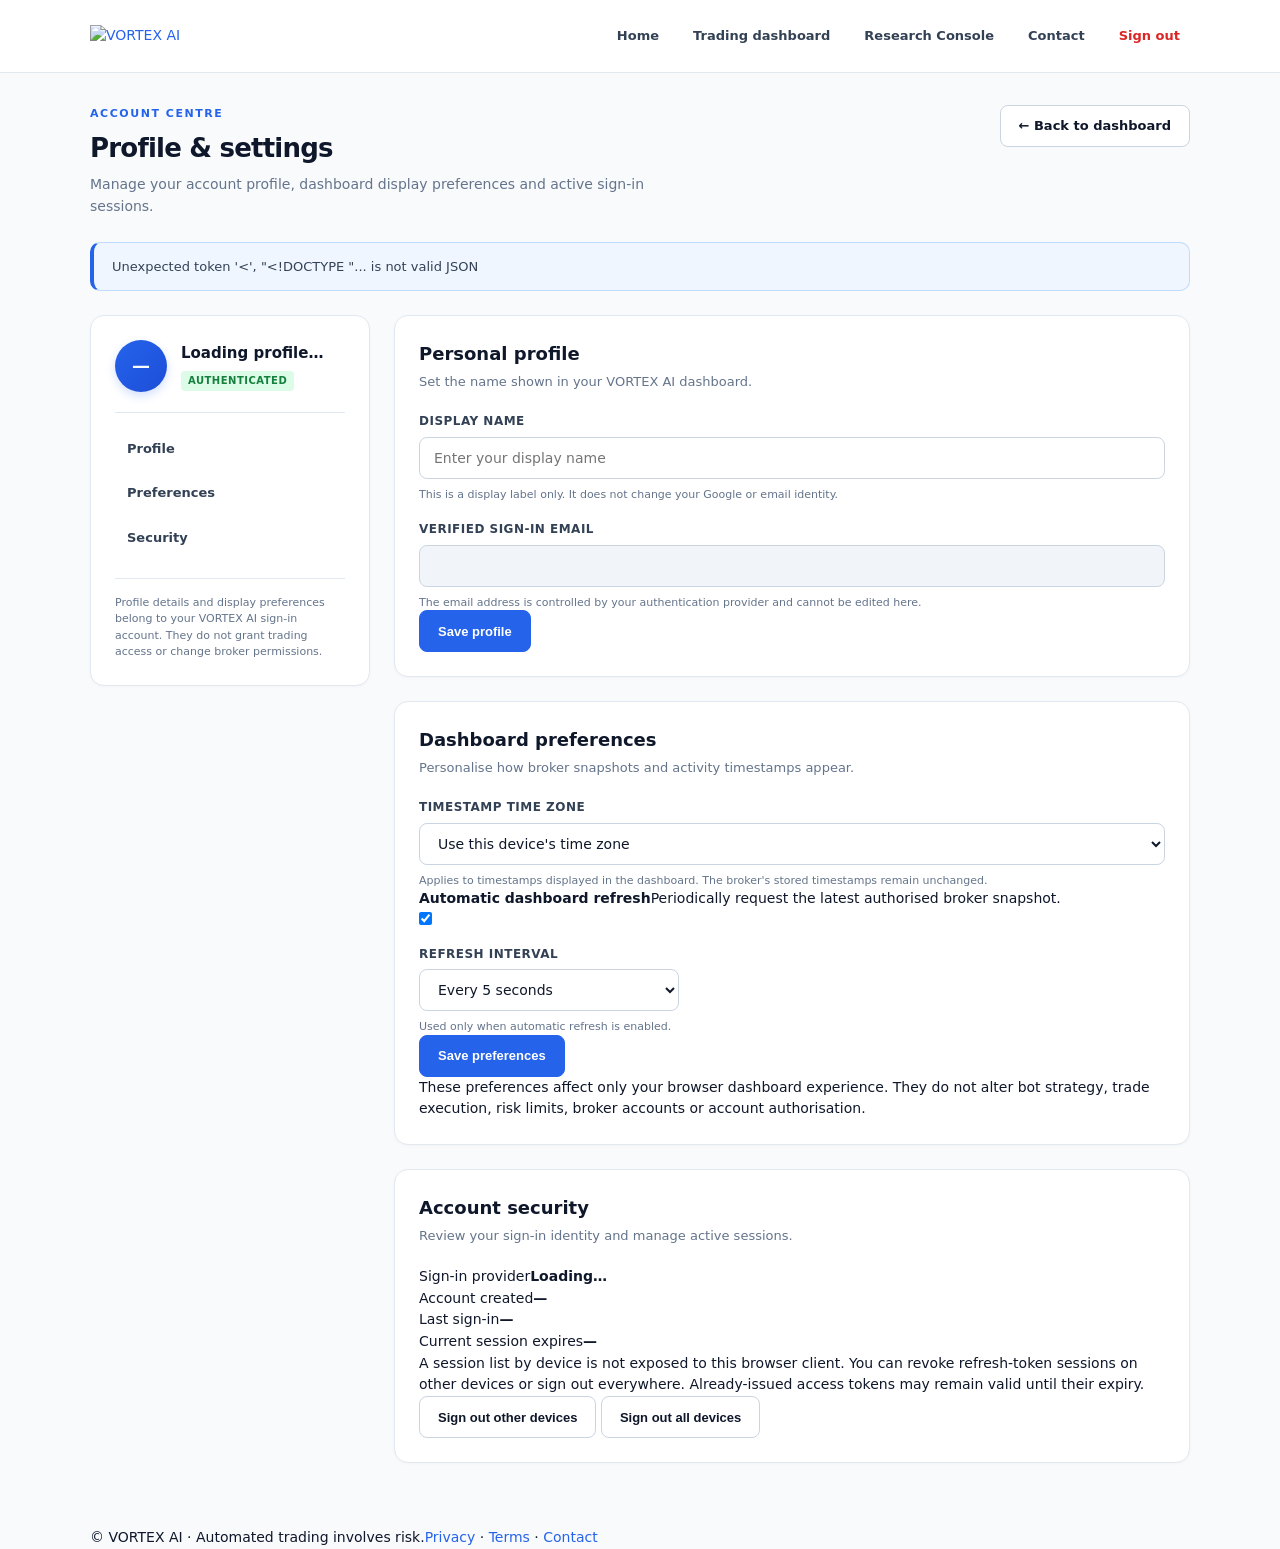
==== commit 6f571130: "feat(phase2): implement auth session migration, clean URL rewrites, canonical HMAC/bot ID, and UI/UX" ====
--- a/website/account.html
+++ b/website/account.html
@@ -8,110 +8,295 @@
 <title>Profile & Settings | VORTEX AI</title>
 <link rel="icon" type="image/svg+xml" href="/favicon.svg?v=20261112-3"><link rel="shortcut icon" href="/favicon.ico?v=20261112-3">
 <style>
-:root{color-scheme:dark;--bg:#050b09;--panel:#0b1512;--panel2:#0e1c17;--line:#244b3e;--line2:#315c4b;--text:#f2faf7;--muted:#a1b9b0;--teal:#00e6ad;--mint:#baf8df;--amber:#ffd58a;--danger:#ffaaa0}
-*{box-sizing:border-box}
-html{scroll-behavior:smooth;scroll-padding-top:100px}
-body{margin:0;background:radial-gradient(ellipse at 82% 0,#123d32,transparent 44%),var(--bg);color:var(--text);font:15px/1.55 Inter,ui-sans-serif,system-ui,-apple-system,BlinkMacSystemFont,"Segoe UI",sans-serif}
-a{color:inherit;text-decoration:none}
-button,input,select{font:inherit}
-button,a,input,select{-webkit-tap-highlight-color:transparent}
-.wrap{width:min(1160px,calc(100% - 40px));margin-inline:auto}
-header{position:sticky;top:0;z-index:20;border-bottom:1px solid var(--line);background:#050b09ed;backdrop-filter:blur(14px)}
-.header-row{min-height:78px;display:flex;align-items:center;justify-content:space-between;gap:18px;flex-wrap:wrap}
-.logo{display:block;width:112px;max-width:30vw;height:auto;object-fit:contain}
-.nav{display:flex;align-items:center;gap:18px;flex-wrap:wrap}
-.nav a{font-size:13px;color:var(--muted)}
-.nav a:hover,.nav a[aria-current=page]{color:var(--teal)}
-.btn{display:inline-flex;align-items:center;justify-content:center;min-height:44px;padding:10px 15px;border:1px solid var(--line2);border-radius:10px;background:#12221d;color:var(--text);font-size:13px;font-weight:750;cursor:pointer;transition:border-color .18s,transform .18s}
-.btn:hover{border-color:var(--teal);transform:translateY(-1px)}
-.btn-primary{background:var(--teal);border-color:var(--teal);color:#052219}
-.btn-danger{border-color:#75443d;background:#281714;color:#ffd8d2}
-button:disabled{opacity:.55;cursor:not-allowed;transform:none}
-main{padding:42px 0 72px}
-.page-head{display:flex;align-items:flex-end;justify-content:space-between;gap:18px;flex-wrap:wrap;margin-bottom:22px}
-.kicker{color:var(--teal);font-size:11px;font-weight:850;letter-spacing:.16em;text-transform:uppercase}
-h1{margin:7px 0 5px;font-size:clamp(30px,4vw,42px);line-height:1.1;letter-spacing:-.045em}
-h2{margin:0;font-size:19px;letter-spacing:-.02em}
-h3{margin:0;font-size:15px}
-.lead{max-width:700px;margin:0;color:var(--muted);font-size:14px}
-.layout{display:grid;grid-template-columns:270px minmax(0,1fr);align-items:start;gap:18px}
-.card{min-width:0;border:1px solid var(--line);border-radius:16px;background:linear-gradient(145deg,#0d1a15,#09120f);padding:22px;box-shadow:0 16px 40px #0002}
-.sidebar{position:sticky;top:98px}
-.identity{display:flex;align-items:center;gap:12px;padding-bottom:18px;border-bottom:1px solid #203e33}
-.avatar{display:grid;place-items:center;width:52px;height:52px;flex:0 0 52px;border:1px solid #238064;border-radius:15px;background:linear-gradient(145deg,#0d3c2c,#071b14);color:var(--mint);font-size:19px;font-weight:850}
-.identity-name{font-weight:800;overflow-wrap:anywhere}
-.identity-email{max-width:160px;color:var(--muted);font-size:11px;overflow-wrap:anywhere}
-.account-state{display:inline-flex;align-items:center;gap:6px;margin-top:5px;color:var(--mint);font-size:10px;font-weight:800;letter-spacing:.08em;text-transform:uppercase}
-.account-state:before{content:"";width:6px;height:6px;border-radius:50%;background:var(--teal);box-shadow:0 0 10px #00e6ad}
-.side-links{display:grid;gap:5px;padding-top:16px}
-.side-links a{padding:10px 11px;border-radius:9px;color:var(--muted);font-size:13px}
-.side-links a:hover{background:#10231a;color:var(--text)}
-.side-note{margin:18px 0 0;color:#8fa99d;font-size:11px;line-height:1.55}
-.content{display:grid;gap:16px;min-width:0}
-.section-head{display:flex;align-items:flex-start;justify-content:space-between;gap:12px;margin-bottom:17px}
-.section-subtitle{margin:5px 0 0;color:var(--muted);font-size:12px}
-.field-grid{display:grid;grid-template-columns:repeat(2,minmax(0,1fr));gap:14px}
-.field{display:grid;gap:6px;min-width:0}
-.field.full{grid-column:1/-1}
-label{color:#d8e8e0;font-size:12px;font-weight:750}
-input[type=text],input[type=email],select{width:100%;min-width:0;min-height:46px;padding:10px 12px;border:1px solid #35564b;border-radius:10px;background:#06100d;color:var(--text);outline:none}
-input:focus,select:focus{border-color:var(--teal);box-shadow:0 0 0 3px #00e6ad1c}
-input[readonly]{color:#9bb0a7;background:#0a1511}
-.help{color:#91a99e;font-size:11px;line-height:1.5}
-.form-actions{display:flex;justify-content:flex-end;gap:10px;margin-top:17px}
-.preference-row{display:flex;align-items:center;justify-content:space-between;gap:16px;padding:14px 0;border-bottom:1px solid #1e3b30}
-.preference-row:last-of-type{border-bottom:0}
-.preference-copy{min-width:0}
-.preference-copy strong{display:block;font-size:13px}
-.preference-copy span{display:block;margin-top:3px;color:var(--muted);font-size:11px}
-.switch{position:relative;display:inline-flex;align-items:center;flex:0 0 auto}
-.switch input{position:absolute;width:1px;height:1px;opacity:0}
-.switch-ui{width:46px;height:26px;border:1px solid #496156;border-radius:99px;background:#24342c;transition:background .18s,border-color .18s}
-.switch-ui:after{content:"";display:block;width:18px;height:18px;margin:3px;border-radius:50%;background:#c4d2cb;transition:transform .18s,background .18s}
-.switch input:checked+.switch-ui{border-color:var(--teal);background:#075d45}
-.switch input:checked+.switch-ui:after{transform:translateX(20px);background:#eafff5}
-.switch input:focus-visible+.switch-ui{outline:3px solid #9dffda;outline-offset:3px}
-.security-list{display:grid;grid-template-columns:repeat(2,minmax(0,1fr));gap:10px}
-.security-item{min-width:0;padding:13px;border:1px solid #203e33;border-radius:11px;background:#07120e}
-.security-item span{display:block;color:var(--muted);font-size:10px;font-weight:750;letter-spacing:.08em;text-transform:uppercase}
-.security-item strong{display:block;margin-top:5px;font-size:13px;overflow-wrap:anywhere}
-.session-actions{display:flex;gap:9px;flex-wrap:wrap;margin-top:16px}
-.notice{display:none;margin:0 0 16px;padding:12px 14px;border:1px solid #755c30;border-radius:10px;background:#251c0e;color:#ffe2b1;font-size:13px}
-.notice.show{display:block}
-.notice.ok{border-color:#236c53;background:#0b241b;color:#b8f6d9}
-.notice.error{border-color:#75443d;background:#281714;color:#ffd8d2}
-.warning{margin-top:14px;padding:12px 14px;border-left:3px solid var(--amber);border-radius:0 9px 9px 0;background:#211b0e;color:#ffdfaa;font-size:11px;line-height:1.55}
-footer{border-top:1px solid var(--line);padding:20px 0 28px;color:#829a90;font-size:11px}
-footer .wrap{display:flex;justify-content:space-between;gap:14px;flex-wrap:wrap}
-:focus-visible{outline:3px solid #9dffda;outline-offset:3px}
-@media(max-width:820px){.layout{grid-template-columns:1fr}.sidebar{position:static}.identity-email{max-width:100%}.side-links{grid-template-columns:repeat(3,minmax(0,1fr))}.side-links a{text-align:center}.side-note{display:none}}
-@media(max-width:580px){.wrap{width:calc(100% - 26px)}main{padding:28px 0 48px}.header-row{padding:10px 0}.nav{width:100%;justify-content:space-between;gap:8px}.nav a{font-size:12px}.field-grid,.security-list{grid-template-columns:1fr}.field.full{grid-column:auto}.card{padding:16px}.side-links{grid-template-columns:1fr 1fr}.form-actions{justify-content:stretch}.form-actions .btn{flex:1}.page-head>.btn{width:100%}}
-@media(prefers-reduced-motion:reduce){*{scroll-behavior:auto!important;transition:none!important}}
-
-/* VORTEX AI institutional visual system — shared across authenticated and public pages */
-:root{color-scheme:light;--bg:#ffffff;--panel:#ffffff;--panel2:#f8fafc;--line:#e2e8f0;--line2:#cbd5e1;--text:#0f172a;--muted:#475569;--teal:#2563eb;--cyan:#2563eb;--mint:#2563eb;--amber:#92400e}
-html{background:#fff;color-scheme:light}body{background:#fff!important;color:#0f172a!important;font-family:Inter,ui-sans-serif,system-ui,-apple-system,BlinkMacSystemFont,"Segoe UI",sans-serif!important}a{color:#2563eb}header{background:#ffffffed!important;border-bottom:1px solid #e2e8f0!important;backdrop-filter:blur(14px)}footer{background:#fff!important;border-color:#e2e8f0!important;color:#64748b!important}h1,h2,h3,h4,.title,.heading,.card-title{color:#0f172a!important}p,li,.muted,.subtitle,.description{color:#475569}
-.panel,.card,.section,.metric,.metric-card,.table-wrap,.welcome-note,.welcome-mark,.security-item,.sidebar,.side-card,.settings-card,.provider,.notice{box-shadow:0 4px 18px #0f172a08!important}
-.panel,.card,.section,.metric-card,.table-wrap,.security-item,.sidebar,.side-card,.settings-card{background:#fff!important;border-color:#e2e8f0!important;color:#0f172a!important}
-button,.btn,.submit,.provider,.back-to-top{box-shadow:none!important}button.primary,.btn-primary,.submit,.primary,.action-primary{background:#2563eb!important;border-color:#2563eb!important;color:#fff!important}button.secondary,.btn-secondary,.btn-quiet,.provider,.back,.nav-link{border-color:#cbd5e1!important;color:#0f172a!important}input,select,textarea{background:#fff!important;color:#0f172a!important;border-color:#cbd5e1!important}input::placeholder,textarea::placeholder{color:#94a3b8!important}
-.notice{background:#eff6ff!important;border-color:#dbeafe!important;color:#334155!important}.notice.show{color:#334155!important}.notice.ok{background:#ecfdf5!important;border-color:#a7f3d0!important;color:#065f46!important}.notice.error{background:#fef2f2!important;border-color:#fecaca!important;color:#991b1b!important}.warning,.status,.release-note{background:#eff6ff!important;border-color:#dbeafe!important;color:#334155!important}
-.kicker,.eyebrow,.welcome-kicker,.step-number{color:#2563eb!important}.welcome-note{background:#f8fafc!important;border-color:#e2e8f0!important}.welcome-mark{background:#eff6ff!important;border-color:#dbeafe!important;color:#2563eb!important}.welcome-title{color:#0f172a!important}.welcome-detail{color:#64748b!important}
-.logo,.brand-logo{object-fit:contain}.header-row,.dashboard-nav{background:transparent!important}.nav-actions .nav-link,.nav a{color:#475569!important}.nav a:hover,.nav-actions a:hover{color:#2563eb!important}
-@media(prefers-reduced-motion:reduce){*{scroll-behavior:auto!important;transition:none!important}}
-/* Account settings contrast repair */:root{color-scheme:light!important;--bg:#fff!important;--panel:#fff!important;--panel2:#f8fafc!important;--line:#e2e8f0!important;--line2:#cbd5e1!important;--text:#0f172a!important;--muted:#475569!important;--teal:#2563eb!important;--mint:#2563eb!important;--amber:#92400e!important}body{background:#fff!important;color:#0f172a!important}header,footer{background:#fff!important;border-color:#e2e8f0!important}.nav a{color:#475569!important}.nav a:hover,.nav a[aria-current=page]{color:#2563eb!important}.btn{background:#fff!important;border-color:#cbd5e1!important;color:#0f172a!important}.btn:hover{background:#f8fafc!important;border-color:#93c5fd!important;color:#1d4ed8!important}.btn-primary{background:#2563eb!important;border-color:#2563eb!important;color:#fff!important}.btn-primary:hover{background:#1d4ed8!important;color:#fff!important}.btn-danger{background:#fef2f2!important;border-color:#fecaca!important;color:#991b1b!important}.card,.sidebar,.security-item{background:#fff!important;border-color:#e2e8f0!important;color:#0f172a!important;box-shadow:0 4px 18px #0f172a08!important}.identity{border-color:#e2e8f0!important}.avatar{background:#eff6ff!important;border-color:#bfdbfe!important;color:#2563eb!important}.identity-name,h2,h3,.preference-copy strong,.security-item strong{color:#0f172a!important}.identity-email,.side-note,.section-subtitle,.preference-copy span,.help,.security-item span,footer{color:#64748b!important}.account-state{color:#047857!important}.account-state:before{background:#059669!important;box-shadow:none!important}.side-links a{color:#475569!important}.side-links a:hover{background:#eff6ff!important;color:#1d4ed8!important}label{color:#334155!important}input[type=text],input[type=email],select{background:#fff!important;color:#0f172a!important;border-color:#cbd5e1!important}input::placeholder{color:#94a3b8!important;opacity:1!important}input:focus,select:focus{border-color:#2563eb!important;box-shadow:0 0 0 3px #2563eb20!important}input[readonly]{background:#f8fafc!important;color:#64748b!important}.preference-row{border-color:#e2e8f0!important}.switch-ui{background:#e2e8f0!important;border-color:#cbd5e1!important}.switch-ui:after{background:#fff!important}.switch input:checked+.switch-ui{background:#2563eb!important;border-color:#2563eb!important}.switch input:checked+.switch-ui:after{background:#fff!important}.security-item{background:#f8fafc!important}.notice{background:#eff6ff!important;border-color:#bfdbfe!important;color:#334155!important}.notice.ok{background:#ecfdf5!important;border-color:#a7f3d0!important;color:#065f46!important}.notice.error{background:#fef2f2!important;border-color:#fecaca!important;color:#991b1b!important}.warning{background:#fffbeb!important;border-left-color:#d97706!important;color:#92400e!important}:focus-visible{outline-color:#93c5fd!important}</style>
+:root {
+  color-scheme: light;
+  --bg: #f8fafc;
+  --panel: #ffffff;
+  --panel-hover: #f1f5f9;
+  --line: #e2e8f0;
+  --line-strong: #cbd5e1;
+  --text: #0f172a;
+  --text-secondary: #334155;
+  --muted: #64748b;
+  --primary: #2563eb;
+  --primary-hover: #1d4ed8;
+  --primary-light: #eff6ff;
+  --primary-border: #bfdbfe;
+  --success: #16a34a;
+  --success-bg: #dcfce7;
+  --success-border: #bbf7d0;
+  --warning: #d97706;
+  --warning-bg: #fef3c7;
+  --warning-border: #fde68a;
+  --danger: #dc2626;
+  --danger-bg: #fee2e2;
+  --font-sans: Inter, ui-sans-serif, system-ui, -apple-system, BlinkMacSystemFont, "Segoe UI", sans-serif;
+  --font-mono: "JetBrains Mono", ui-monospace, SFMono-Regular, Menlo, Monaco, Consolas, monospace;
+}
+
+* { box-sizing: border-box; margin: 0; padding: 0; }
+html { scroll-padding-top: 88px; -webkit-text-size-adjust: 100%; }
+body {
+  background: var(--bg);
+  color: var(--text);
+  font-family: var(--font-sans);
+  font-size: 14px;
+  line-height: 1.55;
+  overflow-x: hidden;
+  min-height: 100vh;
+}
+a { color: var(--primary); text-decoration: none; transition: color 0.15s ease; }
+a:hover { color: var(--primary-hover); }
+
+.wrap { width: min(1100px, calc(100% - 36px)); margin: 0 auto; }
+
+/* Sticky Header */
+header {
+  position: sticky;
+  top: 0;
+  z-index: 30;
+  background: rgba(255, 255, 255, 0.95);
+  border-bottom: 1px solid var(--line);
+  backdrop-filter: blur(14px);
+  -webkit-backdrop-filter: blur(14px);
+}
+.header-row {
+  display: flex;
+  align-items: center;
+  justify-content: space-between;
+  height: 72px;
+  gap: 16px;
+}
+.header-row .logo { height: 38px; width: auto; object-fit: contain; }
+.nav { display: flex; align-items: center; gap: 14px; flex-wrap: wrap; }
+.nav a {
+  color: var(--text-secondary);
+  font-size: 13px;
+  font-weight: 600;
+  padding: 8px 10px;
+  border-radius: 6px;
+  transition: all 0.15s ease;
+}
+.nav a:hover { color: var(--primary); background: var(--primary-light); }
+#sign-out { color: var(--danger); }
+#sign-out:hover { background: var(--danger-bg); }
+
+/* Main Layout */
+main { padding: 32px 0 64px; }
+.page-head {
+  display: flex;
+  align-items: flex-start;
+  justify-content: space-between;
+  gap: 20px;
+  margin-bottom: 24px;
+  flex-wrap: wrap;
+}
+.kicker {
+  font-size: 11px;
+  font-weight: 800;
+  letter-spacing: 0.14em;
+  text-transform: uppercase;
+  color: var(--primary);
+  margin-bottom: 6px;
+}
+h1 {
+  font-size: 26px;
+  font-weight: 800;
+  letter-spacing: -0.03em;
+  color: var(--text);
+  margin-bottom: 6px;
+}
+.lead { color: var(--muted); font-size: 14px; max-width: 600px; }
+
+.btn {
+  display: inline-flex;
+  align-items: center;
+  justify-content: center;
+  gap: 8px;
+  height: 42px;
+  padding: 0 18px;
+  border-radius: 8px;
+  font-size: 13px;
+  font-weight: 700;
+  cursor: pointer;
+  background: #ffffff;
+  border: 1px solid var(--line-strong);
+  color: var(--text);
+  transition: all 0.15s ease;
+  white-space: nowrap;
+}
+.btn:hover { background: var(--panel-hover); border-color: var(--muted); transform: translateY(-1px); }
+.btn-primary { background: var(--primary); border-color: var(--primary); color: #ffffff; }
+.btn-primary:hover { background: var(--primary-hover); border-color: var(--primary-hover); color: #ffffff; }
+
+/* Notice Flash */
+.notice {
+  display: none;
+  margin-bottom: 24px;
+  padding: 14px 18px;
+  border-radius: 10px;
+  font-size: 13px;
+  line-height: 1.5;
+  background: var(--primary-light);
+  border: 1px solid var(--primary-border);
+  border-left: 4px solid var(--primary);
+  color: var(--text-secondary);
+}
+.notice.show { display: block; }
+.notice.ok { background: var(--success-bg); border-color: var(--success-border); border-left-color: var(--success); color: #14532d; }
+.notice.warn { background: var(--warning-bg); border-color: var(--warning-border); border-left-color: var(--warning); color: #78350f; }
+
+/* 2-Column Grid Layout */
+.layout {
+  display: grid;
+  grid-template-columns: 280px minmax(0, 1fr);
+  gap: 24px;
+  align-items: flex-start;
+}
+@media (max-width: 860px) { .layout { grid-template-columns: 1fr; } }
+
+/* Sidebar */
+.card {
+  background: #ffffff;
+  border: 1px solid var(--line);
+  border-radius: 14px;
+  padding: 24px;
+  box-shadow: 0 1px 3px rgba(0, 0, 0, 0.03);
+}
+.sidebar { display: flex; flex-direction: column; gap: 20px; }
+.identity { display: flex; align-items: center; gap: 14px; }
+.avatar {
+  width: 52px;
+  height: 52px;
+  border-radius: 50%;
+  background: linear-gradient(135deg, #2563eb, #1d4ed8);
+  color: #ffffff;
+  font-size: 18px;
+  font-weight: 800;
+  display: flex;
+  align-items: center;
+  justify-content: center;
+  box-shadow: 0 4px 10px rgba(37, 99, 235, 0.2);
+  flex: 0 0 auto;
+}
+.identity-name { font-size: 15px; font-weight: 750; color: var(--text); overflow-wrap: anywhere; }
+.identity-email { font-size: 12px; color: var(--muted); margin-top: 2px; overflow-wrap: anywhere; }
+.account-state {
+  display: inline-block;
+  margin-top: 4px;
+  padding: 2px 7px;
+  border-radius: 4px;
+  font-size: 10px;
+  font-weight: 800;
+  letter-spacing: 0.05em;
+  text-transform: uppercase;
+  background: var(--success-bg);
+  color: #15803d;
+}
+
+.side-links { display: flex; flex-direction: column; gap: 4px; border-top: 1px solid var(--line); padding-top: 16px; }
+.side-links a {
+  display: flex;
+  align-items: center;
+  padding: 10px 12px;
+  border-radius: 8px;
+  color: var(--text-secondary);
+  font-size: 13px;
+  font-weight: 600;
+  transition: all 0.15s ease;
+}
+.side-links a:hover { background: var(--primary-light); color: var(--primary); }
+.side-note { font-size: 11px; color: var(--muted); line-height: 1.5; border-top: 1px solid var(--line); padding-top: 16px; }
+
+/* Content Cards */
+.content { display: flex; flex-direction: column; gap: 24px; }
+.section-head { margin-bottom: 20px; }
+.section-head h2 { font-size: 18px; font-weight: 800; color: var(--text); }
+.section-subtitle { font-size: 13px; color: var(--muted); margin-top: 4px; }
+
+.field-grid { display: grid; grid-template-columns: repeat(2, 1fr); gap: 18px; }
+@media (max-width: 600px) { .field-grid { grid-template-columns: 1fr; } }
+.field { display: flex; flex-direction: column; gap: 6px; }
+.field.full { grid-column: 1 / -1; }
+.field label { font-size: 12px; font-weight: 700; color: var(--text-secondary); text-transform: uppercase; letter-spacing: 0.04em; }
+.field input, .field select {
+  height: 42px;
+  padding: 0 14px;
+  border: 1px solid var(--line-strong);
+  border-radius: 8px;
+  font-size: 14px;
+  color: var(--text);
+  background: #ffffff;
+  font-family: inherit;
+  transition: border-color 0.15s ease, box-shadow 0.15s ease;
+}
+.field input:focus, .field select:focus {
+  outline: none;
+  border-color: var(--primary);
+  box-shadow: 0 0 0 3px rgba(37, 99, 235, 0.15);
+}
+.field input:read-only { background: var(--panel-hover); color: var(--muted); cursor: default; }
+.field .help { font-size: 11px; color: var(--muted); line-height: 1.4; margin-top: 2px; }
+
+.actions-row { display: flex; align-items: center; justify-content: flex-end; gap: 12px; margin-top: 20px; }
+
+/* Preference Checkboxes */
+.checkbox-field {
+  display: flex;
+  align-items: flex-start;
+  gap: 12px;
+  padding: 14px;
+  border: 1px solid var(--line);
+  border-radius: 10px;
+  background: #ffffff;
+  cursor: pointer;
+  transition: background 0.15s ease;
+}
+.checkbox-field:hover { background: var(--panel-hover); }
+.checkbox-field input[type="checkbox"] {
+  width: 18px;
+  height: 18px;
+  margin-top: 2px;
+  accent-color: var(--primary);
+}
+.checkbox-label strong { display: block; font-size: 13px; font-weight: 700; color: var(--text); }
+.checkbox-label small { display: block; font-size: 12px; color: var(--muted); margin-top: 2px; }
+
+/* Security Rows */
+.meta-list { display: flex; flex-direction: column; gap: 12px; }
+.meta-item {
+  display: flex;
+  align-items: center;
+  justify-content: space-between;
+  padding: 12px 14px;
+  background: var(--panel-hover);
+  border-radius: 8px;
+  font-size: 13px;
+}
+.meta-item span { color: var(--muted); font-weight: 500; }
+.meta-item strong { color: var(--text); font-weight: 700; font-family: var(--font-mono); font-size: 12px; }
+
+/* Responsive adjustments */
+@media (max-width: 640px) {
+  .wrap { width: calc(100% - 24px); }
+  .header-row { height: 64px; }
+  h1 { font-size: 22px; }
+  .card { padding: 18px; }
+}
+</style>
 <link rel="stylesheet" href="/assistant.css?v=1">
 </head>
 <body>
 <header><div class="wrap header-row">
-<a href="/" aria-label="VORTEX AI home"><img class="logo" src="/vortext-ai-logo.webp?v=20261112-2" alt="VORTEX AI"></a>
+<a href="/" aria-label="VORTEX AI home"><img class="logo" src="/vortex-ai-logo.webp?v=20261114-1" alt="VORTEX AI"></a>
 <nav class="nav" aria-label="Account navigation">
-<a href="/">Home</a><a href="/dashboard.html">Trading dashboard</a><a href="/research.html">Research Console</a><a href="/contact.html">Contact</a><a href="/login.html" id="sign-out">Sign out</a>
+<a href="/">Home</a><a href="/dashboard">Trading dashboard</a><a href="/research">Research Console</a><a href="/contact">Contact</a><a href="/login" id="sign-out">Sign out</a>
 </nav>
 </div></header>
 <main class="wrap">
 <div class="page-head">
 <div><div class="kicker">Account centre</div><h1>Profile & settings</h1><p class="lead">Manage your account profile, dashboard display preferences and active sign-in sessions.</p></div>
-<a class="btn" href="/dashboard.html">← Back to dashboard</a>
+<a class="btn" href="/dashboard">← Back to dashboard</a>
 </div>
 <div id="flash" class="notice" role="status" aria-live="polite"></div>
 <div class="layout">
@@ -176,7 +361,7 @@
 </div>
 </div>
 </main>
-<footer><div class="wrap"><span>© VORTEX AI · Automated trading involves risk.</span><span><a href="/privacy.html">Privacy</a> · <a href="/terms.html">Terms</a> · <a href="/contact.html">Contact</a></span></div></footer>
+<footer><div class="wrap"><span>© VORTEX AI · Automated trading involves risk.</span><span><a href="/privacy">Privacy</a> · <a href="/terms">Terms</a> · <a href="/contact">Contact</a></span></div></footer>
 <script src="https://cdn.jsdelivr.net/npm/@supabase/supabase-js@2.118.0"></script>
 <script>
 (function(){
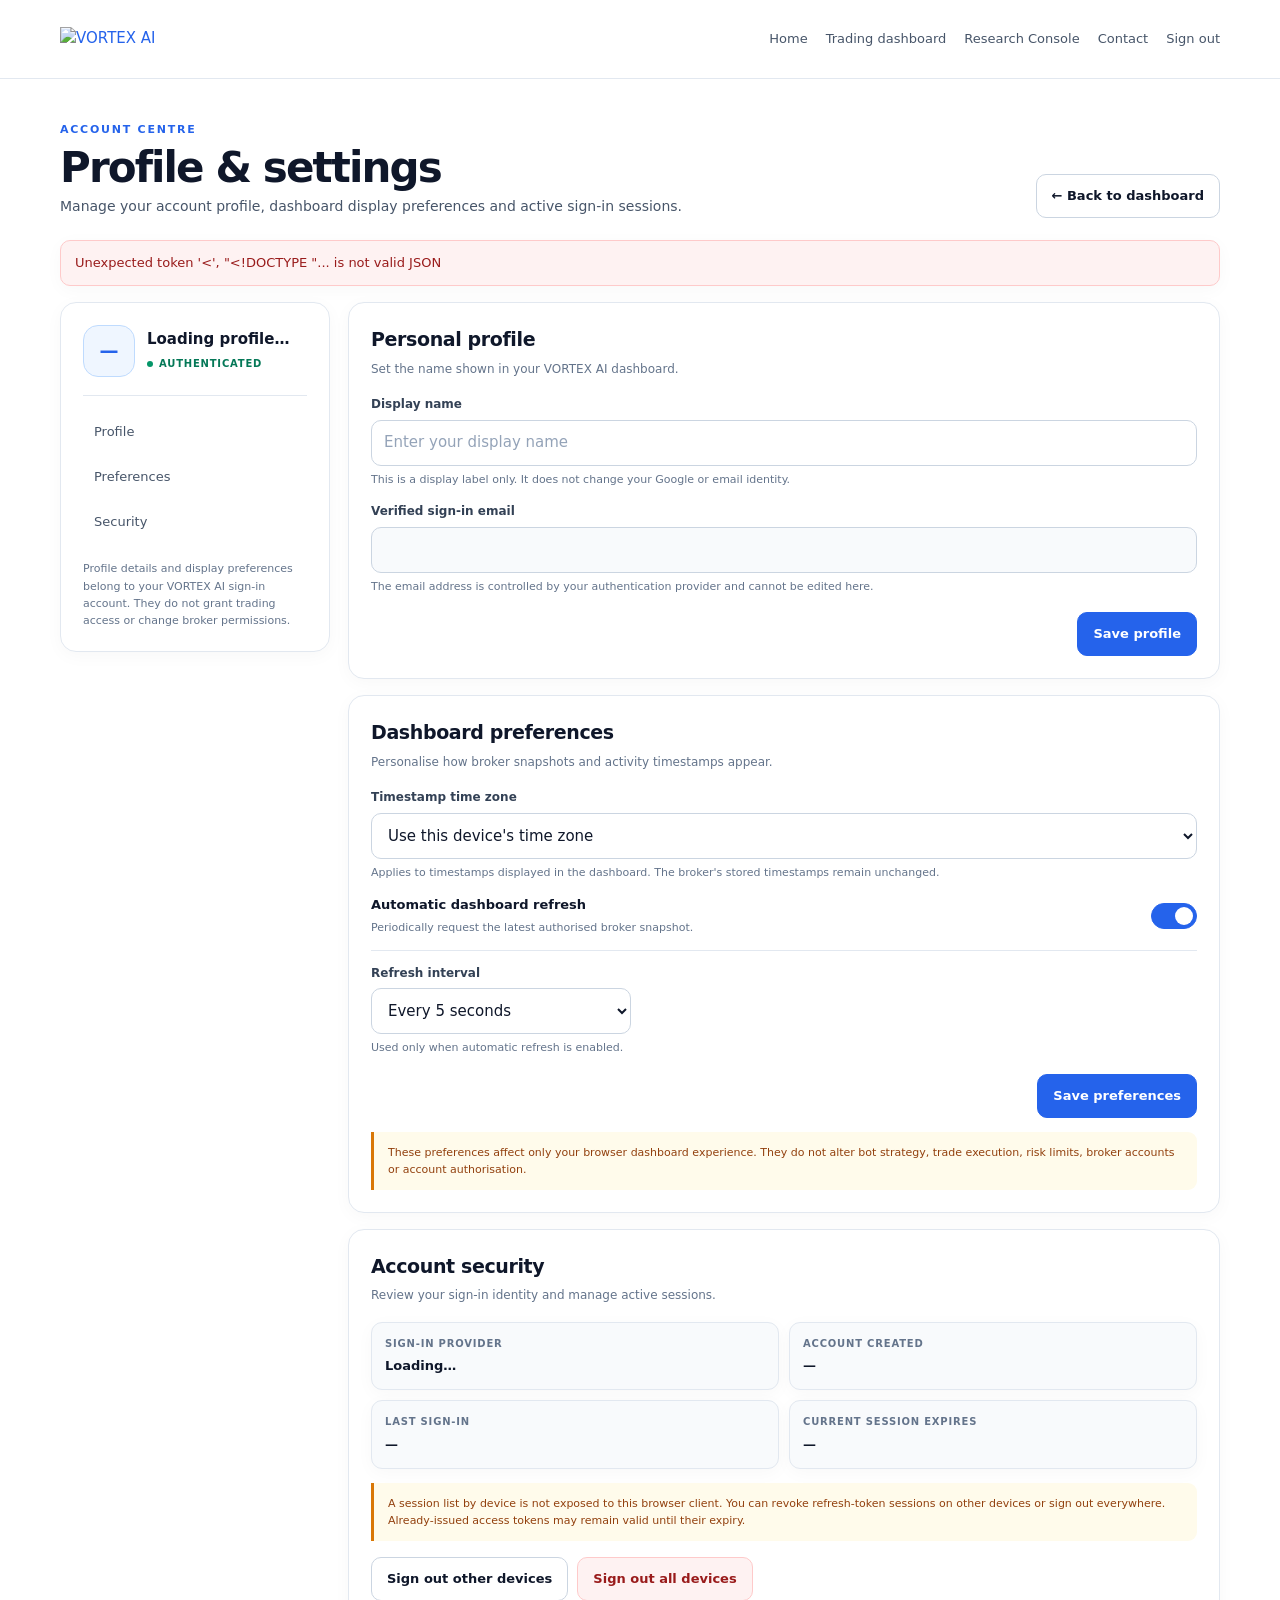
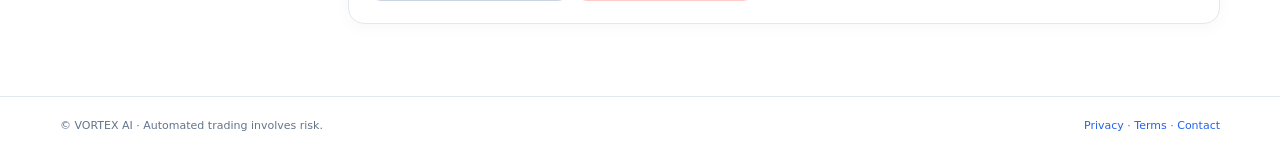
==== commit 2e35b82d: "Apply consistent mobile UI styles" ====
--- a/website/account.html
+++ b/website/account.html
@@ -8,295 +8,111 @@
 <title>Profile & Settings | VORTEX AI</title>
 <link rel="icon" type="image/svg+xml" href="/favicon.svg?v=20261112-3"><link rel="shortcut icon" href="/favicon.ico?v=20261112-3">
 <style>
-:root {
-  color-scheme: light;
-  --bg: #f8fafc;
-  --panel: #ffffff;
-  --panel-hover: #f1f5f9;
-  --line: #e2e8f0;
-  --line-strong: #cbd5e1;
-  --text: #0f172a;
-  --text-secondary: #334155;
-  --muted: #64748b;
-  --primary: #2563eb;
-  --primary-hover: #1d4ed8;
-  --primary-light: #eff6ff;
-  --primary-border: #bfdbfe;
-  --success: #16a34a;
-  --success-bg: #dcfce7;
-  --success-border: #bbf7d0;
-  --warning: #d97706;
-  --warning-bg: #fef3c7;
-  --warning-border: #fde68a;
-  --danger: #dc2626;
-  --danger-bg: #fee2e2;
-  --font-sans: Inter, ui-sans-serif, system-ui, -apple-system, BlinkMacSystemFont, "Segoe UI", sans-serif;
-  --font-mono: "JetBrains Mono", ui-monospace, SFMono-Regular, Menlo, Monaco, Consolas, monospace;
-}
+:root{color-scheme:dark;--bg:#050b09;--panel:#0b1512;--panel2:#0e1c17;--line:#244b3e;--line2:#315c4b;--text:#f2faf7;--muted:#a1b9b0;--teal:#00e6ad;--mint:#baf8df;--amber:#ffd58a;--danger:#ffaaa0}
+*{box-sizing:border-box}
+html{scroll-behavior:smooth;scroll-padding-top:100px}
+body{margin:0;background:radial-gradient(ellipse at 82% 0,#123d32,transparent 44%),var(--bg);color:var(--text);font:15px/1.55 Inter,ui-sans-serif,system-ui,-apple-system,BlinkMacSystemFont,"Segoe UI",sans-serif}
+a{color:inherit;text-decoration:none}
+button,input,select{font:inherit}
+button,a,input,select{-webkit-tap-highlight-color:transparent}
+.wrap{width:min(1160px,calc(100% - 40px));margin-inline:auto}
+header{position:sticky;top:0;z-index:20;border-bottom:1px solid var(--line);background:#050b09ed;backdrop-filter:blur(14px)}
+.header-row{min-height:78px;display:flex;align-items:center;justify-content:space-between;gap:18px;flex-wrap:wrap}
+.logo{display:block;width:112px;max-width:30vw;height:auto;object-fit:contain}
+.nav{display:flex;align-items:center;gap:18px;flex-wrap:wrap}
+.nav a{font-size:13px;color:var(--muted)}
+.nav a:hover,.nav a[aria-current=page]{color:var(--teal)}
+.btn{display:inline-flex;align-items:center;justify-content:center;min-height:44px;padding:10px 15px;border:1px solid var(--line2);border-radius:10px;background:#12221d;color:var(--text);font-size:13px;font-weight:750;cursor:pointer;transition:border-color .18s,transform .18s}
+.btn:hover{border-color:var(--teal);transform:translateY(-1px)}
+.btn-primary{background:var(--teal);border-color:var(--teal);color:#052219}
+.btn-danger{border-color:#75443d;background:#281714;color:#ffd8d2}
+button:disabled{opacity:.55;cursor:not-allowed;transform:none}
+main{padding:42px 0 72px}
+.page-head{display:flex;align-items:flex-end;justify-content:space-between;gap:18px;flex-wrap:wrap;margin-bottom:22px}
+.kicker{color:var(--teal);font-size:11px;font-weight:850;letter-spacing:.16em;text-transform:uppercase}
+h1{margin:7px 0 5px;font-size:clamp(30px,4vw,42px);line-height:1.1;letter-spacing:-.045em}
+h2{margin:0;font-size:19px;letter-spacing:-.02em}
+h3{margin:0;font-size:15px}
+.lead{max-width:700px;margin:0;color:var(--muted);font-size:14px}
+.layout{display:grid;grid-template-columns:270px minmax(0,1fr);align-items:start;gap:18px}
+.card{min-width:0;border:1px solid var(--line);border-radius:16px;background:linear-gradient(145deg,#0d1a15,#09120f);padding:22px;box-shadow:0 16px 40px #0002}
+.sidebar{position:sticky;top:98px}
+.identity{display:flex;align-items:center;gap:12px;padding-bottom:18px;border-bottom:1px solid #203e33}
+.avatar{display:grid;place-items:center;width:52px;height:52px;flex:0 0 52px;border:1px solid #238064;border-radius:15px;background:linear-gradient(145deg,#0d3c2c,#071b14);color:var(--mint);font-size:19px;font-weight:850}
+.identity-name{font-weight:800;overflow-wrap:anywhere}
+.identity-email{max-width:160px;color:var(--muted);font-size:11px;overflow-wrap:anywhere}
+.account-state{display:inline-flex;align-items:center;gap:6px;margin-top:5px;color:var(--mint);font-size:10px;font-weight:800;letter-spacing:.08em;text-transform:uppercase}
+.account-state:before{content:"";width:6px;height:6px;border-radius:50%;background:var(--teal);box-shadow:0 0 10px #00e6ad}
+.side-links{display:grid;gap:5px;padding-top:16px}
+.side-links a{padding:10px 11px;border-radius:9px;color:var(--muted);font-size:13px}
+.side-links a:hover{background:#10231a;color:var(--text)}
+.side-note{margin:18px 0 0;color:#8fa99d;font-size:11px;line-height:1.55}
+.content{display:grid;gap:16px;min-width:0}
+.section-head{display:flex;align-items:flex-start;justify-content:space-between;gap:12px;margin-bottom:17px}
+.section-subtitle{margin:5px 0 0;color:var(--muted);font-size:12px}
+.field-grid{display:grid;grid-template-columns:repeat(2,minmax(0,1fr));gap:14px}
+.field{display:grid;gap:6px;min-width:0}
+.field.full{grid-column:1/-1}
+label{color:#d8e8e0;font-size:12px;font-weight:750}
+input[type=text],input[type=email],select{width:100%;min-width:0;min-height:46px;padding:10px 12px;border:1px solid #35564b;border-radius:10px;background:#06100d;color:var(--text);outline:none}
+input:focus,select:focus{border-color:var(--teal);box-shadow:0 0 0 3px #00e6ad1c}
+input[readonly]{color:#9bb0a7;background:#0a1511}
+.help{color:#91a99e;font-size:11px;line-height:1.5}
+.form-actions{display:flex;justify-content:flex-end;gap:10px;margin-top:17px}
+.preference-row{display:flex;align-items:center;justify-content:space-between;gap:16px;padding:14px 0;border-bottom:1px solid #1e3b30}
+.preference-row:last-of-type{border-bottom:0}
+.preference-copy{min-width:0}
+.preference-copy strong{display:block;font-size:13px}
+.preference-copy span{display:block;margin-top:3px;color:var(--muted);font-size:11px}
+.switch{position:relative;display:inline-flex;align-items:center;flex:0 0 auto}
+.switch input{position:absolute;width:1px;height:1px;opacity:0}
+.switch-ui{width:46px;height:26px;border:1px solid #496156;border-radius:99px;background:#24342c;transition:background .18s,border-color .18s}
+.switch-ui:after{content:"";display:block;width:18px;height:18px;margin:3px;border-radius:50%;background:#c4d2cb;transition:transform .18s,background .18s}
+.switch input:checked+.switch-ui{border-color:var(--teal);background:#075d45}
+.switch input:checked+.switch-ui:after{transform:translateX(20px);background:#eafff5}
+.switch input:focus-visible+.switch-ui{outline:3px solid #9dffda;outline-offset:3px}
+.security-list{display:grid;grid-template-columns:repeat(2,minmax(0,1fr));gap:10px}
+.security-item{min-width:0;padding:13px;border:1px solid #203e33;border-radius:11px;background:#07120e}
+.security-item span{display:block;color:var(--muted);font-size:10px;font-weight:750;letter-spacing:.08em;text-transform:uppercase}
+.security-item strong{display:block;margin-top:5px;font-size:13px;overflow-wrap:anywhere}
+.session-actions{display:flex;gap:9px;flex-wrap:wrap;margin-top:16px}
+.notice{display:none;margin:0 0 16px;padding:12px 14px;border:1px solid #755c30;border-radius:10px;background:#251c0e;color:#ffe2b1;font-size:13px}
+.notice.show{display:block}
+.notice.ok{border-color:#236c53;background:#0b241b;color:#b8f6d9}
+.notice.error{border-color:#75443d;background:#281714;color:#ffd8d2}
+.warning{margin-top:14px;padding:12px 14px;border-left:3px solid var(--amber);border-radius:0 9px 9px 0;background:#211b0e;color:#ffdfaa;font-size:11px;line-height:1.55}
+footer{border-top:1px solid var(--line);padding:20px 0 28px;color:#829a90;font-size:11px}
+footer .wrap{display:flex;justify-content:space-between;gap:14px;flex-wrap:wrap}
+:focus-visible{outline:3px solid #9dffda;outline-offset:3px}
+@media(max-width:820px){.layout{grid-template-columns:1fr}.sidebar{position:static}.identity-email{max-width:100%}.side-links{grid-template-columns:repeat(3,minmax(0,1fr))}.side-links a{text-align:center}.side-note{display:none}}
+@media(max-width:580px){.wrap{width:calc(100% - 26px)}main{padding:28px 0 48px}.header-row{padding:10px 0}.nav{width:100%;justify-content:space-between;gap:8px}.nav a{font-size:12px}.field-grid,.security-list{grid-template-columns:1fr}.field.full{grid-column:auto}.card{padding:16px}.side-links{grid-template-columns:1fr 1fr}.form-actions{justify-content:stretch}.form-actions .btn{flex:1}.page-head>.btn{width:100%}}
+@media(prefers-reduced-motion:reduce){*{scroll-behavior:auto!important;transition:none!important}}
 
-* { box-sizing: border-box; margin: 0; padding: 0; }
-html { scroll-padding-top: 88px; -webkit-text-size-adjust: 100%; }
-body {
-  background: var(--bg);
-  color: var(--text);
-  font-family: var(--font-sans);
-  font-size: 14px;
-  line-height: 1.55;
-  overflow-x: hidden;
-  min-height: 100vh;
-}
-a { color: var(--primary); text-decoration: none; transition: color 0.15s ease; }
-a:hover { color: var(--primary-hover); }
-
-.wrap { width: min(1100px, calc(100% - 36px)); margin: 0 auto; }
-
-/* Sticky Header */
-header {
-  position: sticky;
-  top: 0;
-  z-index: 30;
-  background: rgba(255, 255, 255, 0.95);
-  border-bottom: 1px solid var(--line);
-  backdrop-filter: blur(14px);
-  -webkit-backdrop-filter: blur(14px);
-}
-.header-row {
-  display: flex;
-  align-items: center;
-  justify-content: space-between;
-  height: 72px;
-  gap: 16px;
-}
-.header-row .logo { height: 38px; width: auto; object-fit: contain; }
-.nav { display: flex; align-items: center; gap: 14px; flex-wrap: wrap; }
-.nav a {
-  color: var(--text-secondary);
-  font-size: 13px;
-  font-weight: 600;
-  padding: 8px 10px;
-  border-radius: 6px;
-  transition: all 0.15s ease;
-}
-.nav a:hover { color: var(--primary); background: var(--primary-light); }
-#sign-out { color: var(--danger); }
-#sign-out:hover { background: var(--danger-bg); }
-
-/* Main Layout */
-main { padding: 32px 0 64px; }
-.page-head {
-  display: flex;
-  align-items: flex-start;
-  justify-content: space-between;
-  gap: 20px;
-  margin-bottom: 24px;
-  flex-wrap: wrap;
-}
-.kicker {
-  font-size: 11px;
-  font-weight: 800;
-  letter-spacing: 0.14em;
-  text-transform: uppercase;
-  color: var(--primary);
-  margin-bottom: 6px;
-}
-h1 {
-  font-size: 26px;
-  font-weight: 800;
-  letter-spacing: -0.03em;
-  color: var(--text);
-  margin-bottom: 6px;
-}
-.lead { color: var(--muted); font-size: 14px; max-width: 600px; }
-
-.btn {
-  display: inline-flex;
-  align-items: center;
-  justify-content: center;
-  gap: 8px;
-  height: 42px;
-  padding: 0 18px;
-  border-radius: 8px;
-  font-size: 13px;
-  font-weight: 700;
-  cursor: pointer;
-  background: #ffffff;
-  border: 1px solid var(--line-strong);
-  color: var(--text);
-  transition: all 0.15s ease;
-  white-space: nowrap;
-}
-.btn:hover { background: var(--panel-hover); border-color: var(--muted); transform: translateY(-1px); }
-.btn-primary { background: var(--primary); border-color: var(--primary); color: #ffffff; }
-.btn-primary:hover { background: var(--primary-hover); border-color: var(--primary-hover); color: #ffffff; }
-
-/* Notice Flash */
-.notice {
-  display: none;
-  margin-bottom: 24px;
-  padding: 14px 18px;
-  border-radius: 10px;
-  font-size: 13px;
-  line-height: 1.5;
-  background: var(--primary-light);
-  border: 1px solid var(--primary-border);
-  border-left: 4px solid var(--primary);
-  color: var(--text-secondary);
-}
-.notice.show { display: block; }
-.notice.ok { background: var(--success-bg); border-color: var(--success-border); border-left-color: var(--success); color: #14532d; }
-.notice.warn { background: var(--warning-bg); border-color: var(--warning-border); border-left-color: var(--warning); color: #78350f; }
-
-/* 2-Column Grid Layout */
-.layout {
-  display: grid;
-  grid-template-columns: 280px minmax(0, 1fr);
-  gap: 24px;
-  align-items: flex-start;
-}
-@media (max-width: 860px) { .layout { grid-template-columns: 1fr; } }
-
-/* Sidebar */
-.card {
-  background: #ffffff;
-  border: 1px solid var(--line);
-  border-radius: 14px;
-  padding: 24px;
-  box-shadow: 0 1px 3px rgba(0, 0, 0, 0.03);
-}
-.sidebar { display: flex; flex-direction: column; gap: 20px; }
-.identity { display: flex; align-items: center; gap: 14px; }
-.avatar {
-  width: 52px;
-  height: 52px;
-  border-radius: 50%;
-  background: linear-gradient(135deg, #2563eb, #1d4ed8);
-  color: #ffffff;
-  font-size: 18px;
-  font-weight: 800;
-  display: flex;
-  align-items: center;
-  justify-content: center;
-  box-shadow: 0 4px 10px rgba(37, 99, 235, 0.2);
-  flex: 0 0 auto;
-}
-.identity-name { font-size: 15px; font-weight: 750; color: var(--text); overflow-wrap: anywhere; }
-.identity-email { font-size: 12px; color: var(--muted); margin-top: 2px; overflow-wrap: anywhere; }
-.account-state {
-  display: inline-block;
-  margin-top: 4px;
-  padding: 2px 7px;
-  border-radius: 4px;
-  font-size: 10px;
-  font-weight: 800;
-  letter-spacing: 0.05em;
-  text-transform: uppercase;
-  background: var(--success-bg);
-  color: #15803d;
-}
-
-.side-links { display: flex; flex-direction: column; gap: 4px; border-top: 1px solid var(--line); padding-top: 16px; }
-.side-links a {
-  display: flex;
-  align-items: center;
-  padding: 10px 12px;
-  border-radius: 8px;
-  color: var(--text-secondary);
-  font-size: 13px;
-  font-weight: 600;
-  transition: all 0.15s ease;
-}
-.side-links a:hover { background: var(--primary-light); color: var(--primary); }
-.side-note { font-size: 11px; color: var(--muted); line-height: 1.5; border-top: 1px solid var(--line); padding-top: 16px; }
-
-/* Content Cards */
-.content { display: flex; flex-direction: column; gap: 24px; }
-.section-head { margin-bottom: 20px; }
-.section-head h2 { font-size: 18px; font-weight: 800; color: var(--text); }
-.section-subtitle { font-size: 13px; color: var(--muted); margin-top: 4px; }
-
-.field-grid { display: grid; grid-template-columns: repeat(2, 1fr); gap: 18px; }
-@media (max-width: 600px) { .field-grid { grid-template-columns: 1fr; } }
-.field { display: flex; flex-direction: column; gap: 6px; }
-.field.full { grid-column: 1 / -1; }
-.field label { font-size: 12px; font-weight: 700; color: var(--text-secondary); text-transform: uppercase; letter-spacing: 0.04em; }
-.field input, .field select {
-  height: 42px;
-  padding: 0 14px;
-  border: 1px solid var(--line-strong);
-  border-radius: 8px;
-  font-size: 14px;
-  color: var(--text);
-  background: #ffffff;
-  font-family: inherit;
-  transition: border-color 0.15s ease, box-shadow 0.15s ease;
-}
-.field input:focus, .field select:focus {
-  outline: none;
-  border-color: var(--primary);
-  box-shadow: 0 0 0 3px rgba(37, 99, 235, 0.15);
-}
-.field input:read-only { background: var(--panel-hover); color: var(--muted); cursor: default; }
-.field .help { font-size: 11px; color: var(--muted); line-height: 1.4; margin-top: 2px; }
-
-.actions-row { display: flex; align-items: center; justify-content: flex-end; gap: 12px; margin-top: 20px; }
-
-/* Preference Checkboxes */
-.checkbox-field {
-  display: flex;
-  align-items: flex-start;
-  gap: 12px;
-  padding: 14px;
-  border: 1px solid var(--line);
-  border-radius: 10px;
-  background: #ffffff;
-  cursor: pointer;
-  transition: background 0.15s ease;
-}
-.checkbox-field:hover { background: var(--panel-hover); }
-.checkbox-field input[type="checkbox"] {
-  width: 18px;
-  height: 18px;
-  margin-top: 2px;
-  accent-color: var(--primary);
-}
-.checkbox-label strong { display: block; font-size: 13px; font-weight: 700; color: var(--text); }
-.checkbox-label small { display: block; font-size: 12px; color: var(--muted); margin-top: 2px; }
-
-/* Security Rows */
-.meta-list { display: flex; flex-direction: column; gap: 12px; }
-.meta-item {
-  display: flex;
-  align-items: center;
-  justify-content: space-between;
-  padding: 12px 14px;
-  background: var(--panel-hover);
-  border-radius: 8px;
-  font-size: 13px;
-}
-.meta-item span { color: var(--muted); font-weight: 500; }
-.meta-item strong { color: var(--text); font-weight: 700; font-family: var(--font-mono); font-size: 12px; }
-
-/* Responsive adjustments */
-@media (max-width: 640px) {
-  .wrap { width: calc(100% - 24px); }
-  .header-row { height: 64px; }
-  h1 { font-size: 22px; }
-  .card { padding: 18px; }
-}
-</style>
+/* VORTEX AI institutional visual system — shared across authenticated and public pages */
+:root{color-scheme:light;--bg:#ffffff;--panel:#ffffff;--panel2:#f8fafc;--line:#e2e8f0;--line2:#cbd5e1;--text:#0f172a;--muted:#475569;--teal:#2563eb;--cyan:#2563eb;--mint:#2563eb;--amber:#92400e}
+html{background:#fff;color-scheme:light}body{background:#fff!important;color:#0f172a!important;font-family:Inter,ui-sans-serif,system-ui,-apple-system,BlinkMacSystemFont,"Segoe UI",sans-serif!important}a{color:#2563eb}header{background:#ffffffed!important;border-bottom:1px solid #e2e8f0!important;backdrop-filter:blur(14px)}footer{background:#fff!important;border-color:#e2e8f0!important;color:#64748b!important}h1,h2,h3,h4,.title,.heading,.card-title{color:#0f172a!important}p,li,.muted,.subtitle,.description{color:#475569}
+.panel,.card,.section,.metric,.metric-card,.table-wrap,.welcome-note,.welcome-mark,.security-item,.sidebar,.side-card,.settings-card,.provider,.notice{box-shadow:0 4px 18px #0f172a08!important}
+.panel,.card,.section,.metric-card,.table-wrap,.security-item,.sidebar,.side-card,.settings-card{background:#fff!important;border-color:#e2e8f0!important;color:#0f172a!important}
+button,.btn,.submit,.provider,.back-to-top{box-shadow:none!important}button.primary,.btn-primary,.submit,.primary,.action-primary{background:#2563eb!important;border-color:#2563eb!important;color:#fff!important}button.secondary,.btn-secondary,.btn-quiet,.provider,.back,.nav-link{border-color:#cbd5e1!important;color:#0f172a!important}input,select,textarea{background:#fff!important;color:#0f172a!important;border-color:#cbd5e1!important}input::placeholder,textarea::placeholder{color:#94a3b8!important}
+.notice{background:#eff6ff!important;border-color:#dbeafe!important;color:#334155!important}.notice.show{color:#334155!important}.notice.ok{background:#ecfdf5!important;border-color:#a7f3d0!important;color:#065f46!important}.notice.error{background:#fef2f2!important;border-color:#fecaca!important;color:#991b1b!important}.warning,.status,.release-note{background:#eff6ff!important;border-color:#dbeafe!important;color:#334155!important}
+.kicker,.eyebrow,.welcome-kicker,.step-number{color:#2563eb!important}.welcome-note{background:#f8fafc!important;border-color:#e2e8f0!important}.welcome-mark{background:#eff6ff!important;border-color:#dbeafe!important;color:#2563eb!important}.welcome-title{color:#0f172a!important}.welcome-detail{color:#64748b!important}
+.logo,.brand-logo{object-fit:contain}.header-row,.dashboard-nav{background:transparent!important}.nav-actions .nav-link,.nav a{color:#475569!important}.nav a:hover,.nav-actions a:hover{color:#2563eb!important}
+@media(prefers-reduced-motion:reduce){*{scroll-behavior:auto!important;transition:none!important}}
+/* Account settings contrast repair */:root{color-scheme:light!important;--bg:#fff!important;--panel:#fff!important;--panel2:#f8fafc!important;--line:#e2e8f0!important;--line2:#cbd5e1!important;--text:#0f172a!important;--muted:#475569!important;--teal:#2563eb!important;--mint:#2563eb!important;--amber:#92400e!important}body{background:#fff!important;color:#0f172a!important}header,footer{background:#fff!important;border-color:#e2e8f0!important}.nav a{color:#475569!important}.nav a:hover,.nav a[aria-current=page]{color:#2563eb!important}.btn{background:#fff!important;border-color:#cbd5e1!important;color:#0f172a!important}.btn:hover{background:#f8fafc!important;border-color:#93c5fd!important;color:#1d4ed8!important}.btn-primary{background:#2563eb!important;border-color:#2563eb!important;color:#fff!important}.btn-primary:hover{background:#1d4ed8!important;color:#fff!important}.btn-danger{background:#fef2f2!important;border-color:#fecaca!important;color:#991b1b!important}.card,.sidebar,.security-item{background:#fff!important;border-color:#e2e8f0!important;color:#0f172a!important;box-shadow:0 4px 18px #0f172a08!important}.identity{border-color:#e2e8f0!important}.avatar{background:#eff6ff!important;border-color:#bfdbfe!important;color:#2563eb!important}.identity-name,h2,h3,.preference-copy strong,.security-item strong{color:#0f172a!important}.identity-email,.side-note,.section-subtitle,.preference-copy span,.help,.security-item span,footer{color:#64748b!important}.account-state{color:#047857!important}.account-state:before{background:#059669!important;box-shadow:none!important}.side-links a{color:#475569!important}.side-links a:hover{background:#eff6ff!important;color:#1d4ed8!important}label{color:#334155!important}input[type=text],input[type=email],select{background:#fff!important;color:#0f172a!important;border-color:#cbd5e1!important}input::placeholder{color:#94a3b8!important;opacity:1!important}input:focus,select:focus{border-color:#2563eb!important;box-shadow:0 0 0 3px #2563eb20!important}input[readonly]{background:#f8fafc!important;color:#64748b!important}.preference-row{border-color:#e2e8f0!important}.switch-ui{background:#e2e8f0!important;border-color:#cbd5e1!important}.switch-ui:after{background:#fff!important}.switch input:checked+.switch-ui{background:#2563eb!important;border-color:#2563eb!important}.switch input:checked+.switch-ui:after{background:#fff!important}.security-item{background:#f8fafc!important}.notice{background:#eff6ff!important;border-color:#bfdbfe!important;color:#334155!important}.notice.ok{background:#ecfdf5!important;border-color:#a7f3d0!important;color:#065f46!important}.notice.error{background:#fef2f2!important;border-color:#fecaca!important;color:#991b1b!important}.warning{background:#fffbeb!important;border-left-color:#d97706!important;color:#92400e!important}:focus-visible{outline-color:#93c5fd!important}</style>
 <link rel="stylesheet" href="/assistant.css?v=1">
+<link rel="stylesheet" href="/mobile-ui.css?v=20261115-1">
 </head>
 <body>
 <header><div class="wrap header-row">
-<a href="/" aria-label="VORTEX AI home"><img class="logo" src="/vortex-ai-logo.webp?v=20261114-1" alt="VORTEX AI"></a>
+<a href="/" aria-label="VORTEX AI home"><img class="logo" src="/vortext-ai-logo.webp?v=20261112-2" alt="VORTEX AI"></a>
 <nav class="nav" aria-label="Account navigation">
-<a href="/">Home</a><a href="/dashboard">Trading dashboard</a><a href="/research">Research Console</a><a href="/contact">Contact</a><a href="/login" id="sign-out">Sign out</a>
+<a href="/">Home</a><a href="/dashboard.html">Trading dashboard</a><a href="/research.html">Research Console</a><a href="/contact.html">Contact</a><a href="/login.html" id="sign-out">Sign out</a>
 </nav>
 </div></header>
 <main class="wrap">
 <div class="page-head">
 <div><div class="kicker">Account centre</div><h1>Profile & settings</h1><p class="lead">Manage your account profile, dashboard display preferences and active sign-in sessions.</p></div>
-<a class="btn" href="/dashboard">← Back to dashboard</a>
+<a class="btn" href="/dashboard.html">← Back to dashboard</a>
 </div>
 <div id="flash" class="notice" role="status" aria-live="polite"></div>
 <div class="layout">
@@ -361,7 +177,7 @@
 </div>
 </div>
 </main>
-<footer><div class="wrap"><span>© VORTEX AI · Automated trading involves risk.</span><span><a href="/privacy">Privacy</a> · <a href="/terms">Terms</a> · <a href="/contact">Contact</a></span></div></footer>
+<footer><div class="wrap"><span>© VORTEX AI · Automated trading involves risk.</span><span><a href="/privacy.html">Privacy</a> · <a href="/terms.html">Terms</a> · <a href="/contact.html">Contact</a></span></div></footer>
 <script src="https://cdn.jsdelivr.net/npm/@supabase/supabase-js@2.118.0"></script>
 <script>
 (function(){
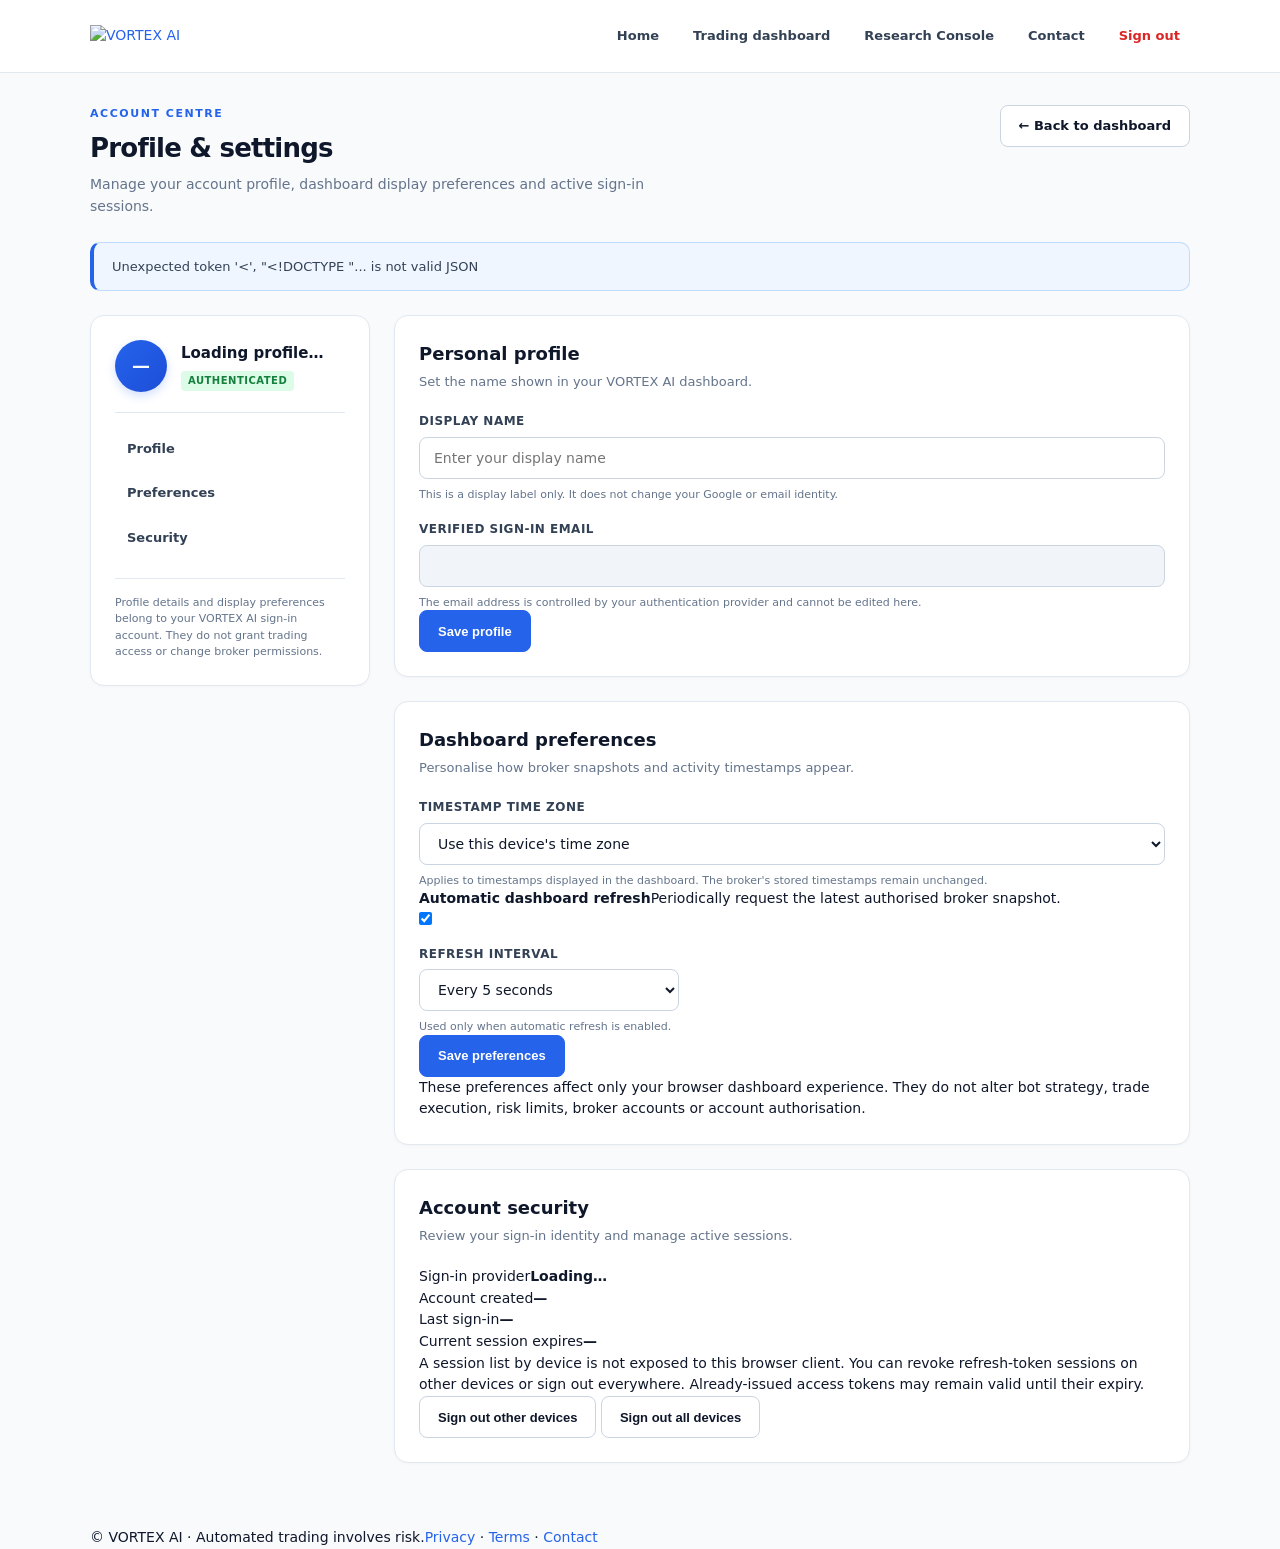
==== commit 4bdc962c: "Merge pull request #21 from gaganv07/fix/trades-api-remediation-1 Fix/trades api remediation 1" ====
--- a/website/account.html
+++ b/website/account.html
@@ -8,111 +8,296 @@
 <title>Profile & Settings | VORTEX AI</title>
 <link rel="icon" type="image/svg+xml" href="/favicon.svg?v=20261112-3"><link rel="shortcut icon" href="/favicon.ico?v=20261112-3">
 <style>
-:root{color-scheme:dark;--bg:#050b09;--panel:#0b1512;--panel2:#0e1c17;--line:#244b3e;--line2:#315c4b;--text:#f2faf7;--muted:#a1b9b0;--teal:#00e6ad;--mint:#baf8df;--amber:#ffd58a;--danger:#ffaaa0}
-*{box-sizing:border-box}
-html{scroll-behavior:smooth;scroll-padding-top:100px}
-body{margin:0;background:radial-gradient(ellipse at 82% 0,#123d32,transparent 44%),var(--bg);color:var(--text);font:15px/1.55 Inter,ui-sans-serif,system-ui,-apple-system,BlinkMacSystemFont,"Segoe UI",sans-serif}
-a{color:inherit;text-decoration:none}
-button,input,select{font:inherit}
-button,a,input,select{-webkit-tap-highlight-color:transparent}
-.wrap{width:min(1160px,calc(100% - 40px));margin-inline:auto}
-header{position:sticky;top:0;z-index:20;border-bottom:1px solid var(--line);background:#050b09ed;backdrop-filter:blur(14px)}
-.header-row{min-height:78px;display:flex;align-items:center;justify-content:space-between;gap:18px;flex-wrap:wrap}
-.logo{display:block;width:112px;max-width:30vw;height:auto;object-fit:contain}
-.nav{display:flex;align-items:center;gap:18px;flex-wrap:wrap}
-.nav a{font-size:13px;color:var(--muted)}
-.nav a:hover,.nav a[aria-current=page]{color:var(--teal)}
-.btn{display:inline-flex;align-items:center;justify-content:center;min-height:44px;padding:10px 15px;border:1px solid var(--line2);border-radius:10px;background:#12221d;color:var(--text);font-size:13px;font-weight:750;cursor:pointer;transition:border-color .18s,transform .18s}
-.btn:hover{border-color:var(--teal);transform:translateY(-1px)}
-.btn-primary{background:var(--teal);border-color:var(--teal);color:#052219}
-.btn-danger{border-color:#75443d;background:#281714;color:#ffd8d2}
-button:disabled{opacity:.55;cursor:not-allowed;transform:none}
-main{padding:42px 0 72px}
-.page-head{display:flex;align-items:flex-end;justify-content:space-between;gap:18px;flex-wrap:wrap;margin-bottom:22px}
-.kicker{color:var(--teal);font-size:11px;font-weight:850;letter-spacing:.16em;text-transform:uppercase}
-h1{margin:7px 0 5px;font-size:clamp(30px,4vw,42px);line-height:1.1;letter-spacing:-.045em}
-h2{margin:0;font-size:19px;letter-spacing:-.02em}
-h3{margin:0;font-size:15px}
-.lead{max-width:700px;margin:0;color:var(--muted);font-size:14px}
-.layout{display:grid;grid-template-columns:270px minmax(0,1fr);align-items:start;gap:18px}
-.card{min-width:0;border:1px solid var(--line);border-radius:16px;background:linear-gradient(145deg,#0d1a15,#09120f);padding:22px;box-shadow:0 16px 40px #0002}
-.sidebar{position:sticky;top:98px}
-.identity{display:flex;align-items:center;gap:12px;padding-bottom:18px;border-bottom:1px solid #203e33}
-.avatar{display:grid;place-items:center;width:52px;height:52px;flex:0 0 52px;border:1px solid #238064;border-radius:15px;background:linear-gradient(145deg,#0d3c2c,#071b14);color:var(--mint);font-size:19px;font-weight:850}
-.identity-name{font-weight:800;overflow-wrap:anywhere}
-.identity-email{max-width:160px;color:var(--muted);font-size:11px;overflow-wrap:anywhere}
-.account-state{display:inline-flex;align-items:center;gap:6px;margin-top:5px;color:var(--mint);font-size:10px;font-weight:800;letter-spacing:.08em;text-transform:uppercase}
-.account-state:before{content:"";width:6px;height:6px;border-radius:50%;background:var(--teal);box-shadow:0 0 10px #00e6ad}
-.side-links{display:grid;gap:5px;padding-top:16px}
-.side-links a{padding:10px 11px;border-radius:9px;color:var(--muted);font-size:13px}
-.side-links a:hover{background:#10231a;color:var(--text)}
-.side-note{margin:18px 0 0;color:#8fa99d;font-size:11px;line-height:1.55}
-.content{display:grid;gap:16px;min-width:0}
-.section-head{display:flex;align-items:flex-start;justify-content:space-between;gap:12px;margin-bottom:17px}
-.section-subtitle{margin:5px 0 0;color:var(--muted);font-size:12px}
-.field-grid{display:grid;grid-template-columns:repeat(2,minmax(0,1fr));gap:14px}
-.field{display:grid;gap:6px;min-width:0}
-.field.full{grid-column:1/-1}
-label{color:#d8e8e0;font-size:12px;font-weight:750}
-input[type=text],input[type=email],select{width:100%;min-width:0;min-height:46px;padding:10px 12px;border:1px solid #35564b;border-radius:10px;background:#06100d;color:var(--text);outline:none}
-input:focus,select:focus{border-color:var(--teal);box-shadow:0 0 0 3px #00e6ad1c}
-input[readonly]{color:#9bb0a7;background:#0a1511}
-.help{color:#91a99e;font-size:11px;line-height:1.5}
-.form-actions{display:flex;justify-content:flex-end;gap:10px;margin-top:17px}
-.preference-row{display:flex;align-items:center;justify-content:space-between;gap:16px;padding:14px 0;border-bottom:1px solid #1e3b30}
-.preference-row:last-of-type{border-bottom:0}
-.preference-copy{min-width:0}
-.preference-copy strong{display:block;font-size:13px}
-.preference-copy span{display:block;margin-top:3px;color:var(--muted);font-size:11px}
-.switch{position:relative;display:inline-flex;align-items:center;flex:0 0 auto}
-.switch input{position:absolute;width:1px;height:1px;opacity:0}
-.switch-ui{width:46px;height:26px;border:1px solid #496156;border-radius:99px;background:#24342c;transition:background .18s,border-color .18s}
-.switch-ui:after{content:"";display:block;width:18px;height:18px;margin:3px;border-radius:50%;background:#c4d2cb;transition:transform .18s,background .18s}
-.switch input:checked+.switch-ui{border-color:var(--teal);background:#075d45}
-.switch input:checked+.switch-ui:after{transform:translateX(20px);background:#eafff5}
-.switch input:focus-visible+.switch-ui{outline:3px solid #9dffda;outline-offset:3px}
-.security-list{display:grid;grid-template-columns:repeat(2,minmax(0,1fr));gap:10px}
-.security-item{min-width:0;padding:13px;border:1px solid #203e33;border-radius:11px;background:#07120e}
-.security-item span{display:block;color:var(--muted);font-size:10px;font-weight:750;letter-spacing:.08em;text-transform:uppercase}
-.security-item strong{display:block;margin-top:5px;font-size:13px;overflow-wrap:anywhere}
-.session-actions{display:flex;gap:9px;flex-wrap:wrap;margin-top:16px}
-.notice{display:none;margin:0 0 16px;padding:12px 14px;border:1px solid #755c30;border-radius:10px;background:#251c0e;color:#ffe2b1;font-size:13px}
-.notice.show{display:block}
-.notice.ok{border-color:#236c53;background:#0b241b;color:#b8f6d9}
-.notice.error{border-color:#75443d;background:#281714;color:#ffd8d2}
-.warning{margin-top:14px;padding:12px 14px;border-left:3px solid var(--amber);border-radius:0 9px 9px 0;background:#211b0e;color:#ffdfaa;font-size:11px;line-height:1.55}
-footer{border-top:1px solid var(--line);padding:20px 0 28px;color:#829a90;font-size:11px}
-footer .wrap{display:flex;justify-content:space-between;gap:14px;flex-wrap:wrap}
-:focus-visible{outline:3px solid #9dffda;outline-offset:3px}
-@media(max-width:820px){.layout{grid-template-columns:1fr}.sidebar{position:static}.identity-email{max-width:100%}.side-links{grid-template-columns:repeat(3,minmax(0,1fr))}.side-links a{text-align:center}.side-note{display:none}}
-@media(max-width:580px){.wrap{width:calc(100% - 26px)}main{padding:28px 0 48px}.header-row{padding:10px 0}.nav{width:100%;justify-content:space-between;gap:8px}.nav a{font-size:12px}.field-grid,.security-list{grid-template-columns:1fr}.field.full{grid-column:auto}.card{padding:16px}.side-links{grid-template-columns:1fr 1fr}.form-actions{justify-content:stretch}.form-actions .btn{flex:1}.page-head>.btn{width:100%}}
-@media(prefers-reduced-motion:reduce){*{scroll-behavior:auto!important;transition:none!important}}
-
-/* VORTEX AI institutional visual system — shared across authenticated and public pages */
-:root{color-scheme:light;--bg:#ffffff;--panel:#ffffff;--panel2:#f8fafc;--line:#e2e8f0;--line2:#cbd5e1;--text:#0f172a;--muted:#475569;--teal:#2563eb;--cyan:#2563eb;--mint:#2563eb;--amber:#92400e}
-html{background:#fff;color-scheme:light}body{background:#fff!important;color:#0f172a!important;font-family:Inter,ui-sans-serif,system-ui,-apple-system,BlinkMacSystemFont,"Segoe UI",sans-serif!important}a{color:#2563eb}header{background:#ffffffed!important;border-bottom:1px solid #e2e8f0!important;backdrop-filter:blur(14px)}footer{background:#fff!important;border-color:#e2e8f0!important;color:#64748b!important}h1,h2,h3,h4,.title,.heading,.card-title{color:#0f172a!important}p,li,.muted,.subtitle,.description{color:#475569}
-.panel,.card,.section,.metric,.metric-card,.table-wrap,.welcome-note,.welcome-mark,.security-item,.sidebar,.side-card,.settings-card,.provider,.notice{box-shadow:0 4px 18px #0f172a08!important}
-.panel,.card,.section,.metric-card,.table-wrap,.security-item,.sidebar,.side-card,.settings-card{background:#fff!important;border-color:#e2e8f0!important;color:#0f172a!important}
-button,.btn,.submit,.provider,.back-to-top{box-shadow:none!important}button.primary,.btn-primary,.submit,.primary,.action-primary{background:#2563eb!important;border-color:#2563eb!important;color:#fff!important}button.secondary,.btn-secondary,.btn-quiet,.provider,.back,.nav-link{border-color:#cbd5e1!important;color:#0f172a!important}input,select,textarea{background:#fff!important;color:#0f172a!important;border-color:#cbd5e1!important}input::placeholder,textarea::placeholder{color:#94a3b8!important}
-.notice{background:#eff6ff!important;border-color:#dbeafe!important;color:#334155!important}.notice.show{color:#334155!important}.notice.ok{background:#ecfdf5!important;border-color:#a7f3d0!important;color:#065f46!important}.notice.error{background:#fef2f2!important;border-color:#fecaca!important;color:#991b1b!important}.warning,.status,.release-note{background:#eff6ff!important;border-color:#dbeafe!important;color:#334155!important}
-.kicker,.eyebrow,.welcome-kicker,.step-number{color:#2563eb!important}.welcome-note{background:#f8fafc!important;border-color:#e2e8f0!important}.welcome-mark{background:#eff6ff!important;border-color:#dbeafe!important;color:#2563eb!important}.welcome-title{color:#0f172a!important}.welcome-detail{color:#64748b!important}
-.logo,.brand-logo{object-fit:contain}.header-row,.dashboard-nav{background:transparent!important}.nav-actions .nav-link,.nav a{color:#475569!important}.nav a:hover,.nav-actions a:hover{color:#2563eb!important}
-@media(prefers-reduced-motion:reduce){*{scroll-behavior:auto!important;transition:none!important}}
-/* Account settings contrast repair */:root{color-scheme:light!important;--bg:#fff!important;--panel:#fff!important;--panel2:#f8fafc!important;--line:#e2e8f0!important;--line2:#cbd5e1!important;--text:#0f172a!important;--muted:#475569!important;--teal:#2563eb!important;--mint:#2563eb!important;--amber:#92400e!important}body{background:#fff!important;color:#0f172a!important}header,footer{background:#fff!important;border-color:#e2e8f0!important}.nav a{color:#475569!important}.nav a:hover,.nav a[aria-current=page]{color:#2563eb!important}.btn{background:#fff!important;border-color:#cbd5e1!important;color:#0f172a!important}.btn:hover{background:#f8fafc!important;border-color:#93c5fd!important;color:#1d4ed8!important}.btn-primary{background:#2563eb!important;border-color:#2563eb!important;color:#fff!important}.btn-primary:hover{background:#1d4ed8!important;color:#fff!important}.btn-danger{background:#fef2f2!important;border-color:#fecaca!important;color:#991b1b!important}.card,.sidebar,.security-item{background:#fff!important;border-color:#e2e8f0!important;color:#0f172a!important;box-shadow:0 4px 18px #0f172a08!important}.identity{border-color:#e2e8f0!important}.avatar{background:#eff6ff!important;border-color:#bfdbfe!important;color:#2563eb!important}.identity-name,h2,h3,.preference-copy strong,.security-item strong{color:#0f172a!important}.identity-email,.side-note,.section-subtitle,.preference-copy span,.help,.security-item span,footer{color:#64748b!important}.account-state{color:#047857!important}.account-state:before{background:#059669!important;box-shadow:none!important}.side-links a{color:#475569!important}.side-links a:hover{background:#eff6ff!important;color:#1d4ed8!important}label{color:#334155!important}input[type=text],input[type=email],select{background:#fff!important;color:#0f172a!important;border-color:#cbd5e1!important}input::placeholder{color:#94a3b8!important;opacity:1!important}input:focus,select:focus{border-color:#2563eb!important;box-shadow:0 0 0 3px #2563eb20!important}input[readonly]{background:#f8fafc!important;color:#64748b!important}.preference-row{border-color:#e2e8f0!important}.switch-ui{background:#e2e8f0!important;border-color:#cbd5e1!important}.switch-ui:after{background:#fff!important}.switch input:checked+.switch-ui{background:#2563eb!important;border-color:#2563eb!important}.switch input:checked+.switch-ui:after{background:#fff!important}.security-item{background:#f8fafc!important}.notice{background:#eff6ff!important;border-color:#bfdbfe!important;color:#334155!important}.notice.ok{background:#ecfdf5!important;border-color:#a7f3d0!important;color:#065f46!important}.notice.error{background:#fef2f2!important;border-color:#fecaca!important;color:#991b1b!important}.warning{background:#fffbeb!important;border-left-color:#d97706!important;color:#92400e!important}:focus-visible{outline-color:#93c5fd!important}</style>
+:root {
+  color-scheme: light;
+  --bg: #f8fafc;
+  --panel: #ffffff;
+  --panel-hover: #f1f5f9;
+  --line: #e2e8f0;
+  --line-strong: #cbd5e1;
+  --text: #0f172a;
+  --text-secondary: #334155;
+  --muted: #64748b;
+  --primary: #2563eb;
+  --primary-hover: #1d4ed8;
+  --primary-light: #eff6ff;
+  --primary-border: #bfdbfe;
+  --success: #16a34a;
+  --success-bg: #dcfce7;
+  --success-border: #bbf7d0;
+  --warning: #d97706;
+  --warning-bg: #fef3c7;
+  --warning-border: #fde68a;
+  --danger: #dc2626;
+  --danger-bg: #fee2e2;
+  --font-sans: Inter, ui-sans-serif, system-ui, -apple-system, BlinkMacSystemFont, "Segoe UI", sans-serif;
+  --font-mono: "JetBrains Mono", ui-monospace, SFMono-Regular, Menlo, Monaco, Consolas, monospace;
+}
+
+* { box-sizing: border-box; margin: 0; padding: 0; }
+html { scroll-padding-top: 88px; -webkit-text-size-adjust: 100%; }
+body {
+  background: var(--bg);
+  color: var(--text);
+  font-family: var(--font-sans);
+  font-size: 14px;
+  line-height: 1.55;
+  overflow-x: hidden;
+  min-height: 100vh;
+}
+a { color: var(--primary); text-decoration: none; transition: color 0.15s ease; }
+a:hover { color: var(--primary-hover); }
+
+.wrap { width: min(1100px, calc(100% - 36px)); margin: 0 auto; }
+
+/* Sticky Header */
+header {
+  position: sticky;
+  top: 0;
+  z-index: 30;
+  background: rgba(255, 255, 255, 0.95);
+  border-bottom: 1px solid var(--line);
+  backdrop-filter: blur(14px);
+  -webkit-backdrop-filter: blur(14px);
+}
+.header-row {
+  display: flex;
+  align-items: center;
+  justify-content: space-between;
+  height: 72px;
+  gap: 16px;
+}
+.header-row .logo { height: 38px; width: auto; object-fit: contain; }
+.nav { display: flex; align-items: center; gap: 14px; flex-wrap: wrap; }
+.nav a {
+  color: var(--text-secondary);
+  font-size: 13px;
+  font-weight: 600;
+  padding: 8px 10px;
+  border-radius: 6px;
+  transition: all 0.15s ease;
+}
+.nav a:hover { color: var(--primary); background: var(--primary-light); }
+#sign-out { color: var(--danger); }
+#sign-out:hover { background: var(--danger-bg); }
+
+/* Main Layout */
+main { padding: 32px 0 64px; }
+.page-head {
+  display: flex;
+  align-items: flex-start;
+  justify-content: space-between;
+  gap: 20px;
+  margin-bottom: 24px;
+  flex-wrap: wrap;
+}
+.kicker {
+  font-size: 11px;
+  font-weight: 800;
+  letter-spacing: 0.14em;
+  text-transform: uppercase;
+  color: var(--primary);
+  margin-bottom: 6px;
+}
+h1 {
+  font-size: 26px;
+  font-weight: 800;
+  letter-spacing: -0.03em;
+  color: var(--text);
+  margin-bottom: 6px;
+}
+.lead { color: var(--muted); font-size: 14px; max-width: 600px; }
+
+.btn {
+  display: inline-flex;
+  align-items: center;
+  justify-content: center;
+  gap: 8px;
+  height: 42px;
+  padding: 0 18px;
+  border-radius: 8px;
+  font-size: 13px;
+  font-weight: 700;
+  cursor: pointer;
+  background: #ffffff;
+  border: 1px solid var(--line-strong);
+  color: var(--text);
+  transition: all 0.15s ease;
+  white-space: nowrap;
+}
+.btn:hover { background: var(--panel-hover); border-color: var(--muted); transform: translateY(-1px); }
+.btn-primary { background: var(--primary); border-color: var(--primary); color: #ffffff; }
+.btn-primary:hover { background: var(--primary-hover); border-color: var(--primary-hover); color: #ffffff; }
+
+/* Notice Flash */
+.notice {
+  display: none;
+  margin-bottom: 24px;
+  padding: 14px 18px;
+  border-radius: 10px;
+  font-size: 13px;
+  line-height: 1.5;
+  background: var(--primary-light);
+  border: 1px solid var(--primary-border);
+  border-left: 4px solid var(--primary);
+  color: var(--text-secondary);
+}
+.notice.show { display: block; }
+.notice.ok { background: var(--success-bg); border-color: var(--success-border); border-left-color: var(--success); color: #14532d; }
+.notice.warn { background: var(--warning-bg); border-color: var(--warning-border); border-left-color: var(--warning); color: #78350f; }
+
+/* 2-Column Grid Layout */
+.layout {
+  display: grid;
+  grid-template-columns: 280px minmax(0, 1fr);
+  gap: 24px;
+  align-items: flex-start;
+}
+@media (max-width: 860px) { .layout { grid-template-columns: 1fr; } }
+
+/* Sidebar */
+.card {
+  background: #ffffff;
+  border: 1px solid var(--line);
+  border-radius: 14px;
+  padding: 24px;
+  box-shadow: 0 1px 3px rgba(0, 0, 0, 0.03);
+}
+.sidebar { display: flex; flex-direction: column; gap: 20px; }
+.identity { display: flex; align-items: center; gap: 14px; }
+.avatar {
+  width: 52px;
+  height: 52px;
+  border-radius: 50%;
+  background: linear-gradient(135deg, #2563eb, #1d4ed8);
+  color: #ffffff;
+  font-size: 18px;
+  font-weight: 800;
+  display: flex;
+  align-items: center;
+  justify-content: center;
+  box-shadow: 0 4px 10px rgba(37, 99, 235, 0.2);
+  flex: 0 0 auto;
+}
+.identity-name { font-size: 15px; font-weight: 750; color: var(--text); overflow-wrap: anywhere; }
+.identity-email { font-size: 12px; color: var(--muted); margin-top: 2px; overflow-wrap: anywhere; }
+.account-state {
+  display: inline-block;
+  margin-top: 4px;
+  padding: 2px 7px;
+  border-radius: 4px;
+  font-size: 10px;
+  font-weight: 800;
+  letter-spacing: 0.05em;
+  text-transform: uppercase;
+  background: var(--success-bg);
+  color: #15803d;
+}
+
+.side-links { display: flex; flex-direction: column; gap: 4px; border-top: 1px solid var(--line); padding-top: 16px; }
+.side-links a {
+  display: flex;
+  align-items: center;
+  padding: 10px 12px;
+  border-radius: 8px;
+  color: var(--text-secondary);
+  font-size: 13px;
+  font-weight: 600;
+  transition: all 0.15s ease;
+}
+.side-links a:hover { background: var(--primary-light); color: var(--primary); }
+.side-note { font-size: 11px; color: var(--muted); line-height: 1.5; border-top: 1px solid var(--line); padding-top: 16px; }
+
+/* Content Cards */
+.content { display: flex; flex-direction: column; gap: 24px; }
+.section-head { margin-bottom: 20px; }
+.section-head h2 { font-size: 18px; font-weight: 800; color: var(--text); }
+.section-subtitle { font-size: 13px; color: var(--muted); margin-top: 4px; }
+
+.field-grid { display: grid; grid-template-columns: repeat(2, 1fr); gap: 18px; }
+@media (max-width: 600px) { .field-grid { grid-template-columns: 1fr; } }
+.field { display: flex; flex-direction: column; gap: 6px; }
+.field.full { grid-column: 1 / -1; }
+.field label { font-size: 12px; font-weight: 700; color: var(--text-secondary); text-transform: uppercase; letter-spacing: 0.04em; }
+.field input, .field select {
+  height: 42px;
+  padding: 0 14px;
+  border: 1px solid var(--line-strong);
+  border-radius: 8px;
+  font-size: 14px;
+  color: var(--text);
+  background: #ffffff;
+  font-family: inherit;
+  transition: border-color 0.15s ease, box-shadow 0.15s ease;
+}
+.field input:focus, .field select:focus {
+  outline: none;
+  border-color: var(--primary);
+  box-shadow: 0 0 0 3px rgba(37, 99, 235, 0.15);
+}
+.field input:read-only { background: var(--panel-hover); color: var(--muted); cursor: default; }
+.field .help { font-size: 11px; color: var(--muted); line-height: 1.4; margin-top: 2px; }
+
+.actions-row { display: flex; align-items: center; justify-content: flex-end; gap: 12px; margin-top: 20px; }
+
+/* Preference Checkboxes */
+.checkbox-field {
+  display: flex;
+  align-items: flex-start;
+  gap: 12px;
+  padding: 14px;
+  border: 1px solid var(--line);
+  border-radius: 10px;
+  background: #ffffff;
+  cursor: pointer;
+  transition: background 0.15s ease;
+}
+.checkbox-field:hover { background: var(--panel-hover); }
+.checkbox-field input[type="checkbox"] {
+  width: 18px;
+  height: 18px;
+  margin-top: 2px;
+  accent-color: var(--primary);
+}
+.checkbox-label strong { display: block; font-size: 13px; font-weight: 700; color: var(--text); }
+.checkbox-label small { display: block; font-size: 12px; color: var(--muted); margin-top: 2px; }
+
+/* Security Rows */
+.meta-list { display: flex; flex-direction: column; gap: 12px; }
+.meta-item {
+  display: flex;
+  align-items: center;
+  justify-content: space-between;
+  padding: 12px 14px;
+  background: var(--panel-hover);
+  border-radius: 8px;
+  font-size: 13px;
+}
+.meta-item span { color: var(--muted); font-weight: 500; }
+.meta-item strong { color: var(--text); font-weight: 700; font-family: var(--font-mono); font-size: 12px; }
+
+/* Responsive adjustments */
+@media (max-width: 640px) {
+  .wrap { width: calc(100% - 24px); }
+  .header-row { height: 64px; }
+  h1 { font-size: 22px; }
+  .card { padding: 18px; }
+}
+</style>
 <link rel="stylesheet" href="/assistant.css?v=1">
 <link rel="stylesheet" href="/mobile-ui.css?v=20261115-1">
 </head>
 <body>
 <header><div class="wrap header-row">
-<a href="/" aria-label="VORTEX AI home"><img class="logo" src="/vortext-ai-logo.webp?v=20261112-2" alt="VORTEX AI"></a>
+<a href="/" aria-label="VORTEX AI home"><img class="logo" src="/vortex-ai-logo.webp?v=20261114-1" alt="VORTEX AI"></a>
 <nav class="nav" aria-label="Account navigation">
-<a href="/">Home</a><a href="/dashboard.html">Trading dashboard</a><a href="/research.html">Research Console</a><a href="/contact.html">Contact</a><a href="/login.html" id="sign-out">Sign out</a>
+<a href="/">Home</a><a href="/dashboard">Trading dashboard</a><a href="/research">Research Console</a><a href="/contact">Contact</a><a href="/login" id="sign-out">Sign out</a>
 </nav>
 </div></header>
 <main class="wrap">
 <div class="page-head">
 <div><div class="kicker">Account centre</div><h1>Profile & settings</h1><p class="lead">Manage your account profile, dashboard display preferences and active sign-in sessions.</p></div>
-<a class="btn" href="/dashboard.html">← Back to dashboard</a>
+<a class="btn" href="/dashboard">← Back to dashboard</a>
 </div>
 <div id="flash" class="notice" role="status" aria-live="polite"></div>
 <div class="layout">
@@ -177,7 +362,7 @@
 </div>
 </div>
 </main>
-<footer><div class="wrap"><span>© VORTEX AI · Automated trading involves risk.</span><span><a href="/privacy.html">Privacy</a> · <a href="/terms.html">Terms</a> · <a href="/contact.html">Contact</a></span></div></footer>
+<footer><div class="wrap"><span>© VORTEX AI · Automated trading involves risk.</span><span><a href="/privacy">Privacy</a> · <a href="/terms">Terms</a> · <a href="/contact">Contact</a></span></div></footer>
 <script src="https://cdn.jsdelivr.net/npm/@supabase/supabase-js@2.118.0"></script>
 <script>
 (function(){
